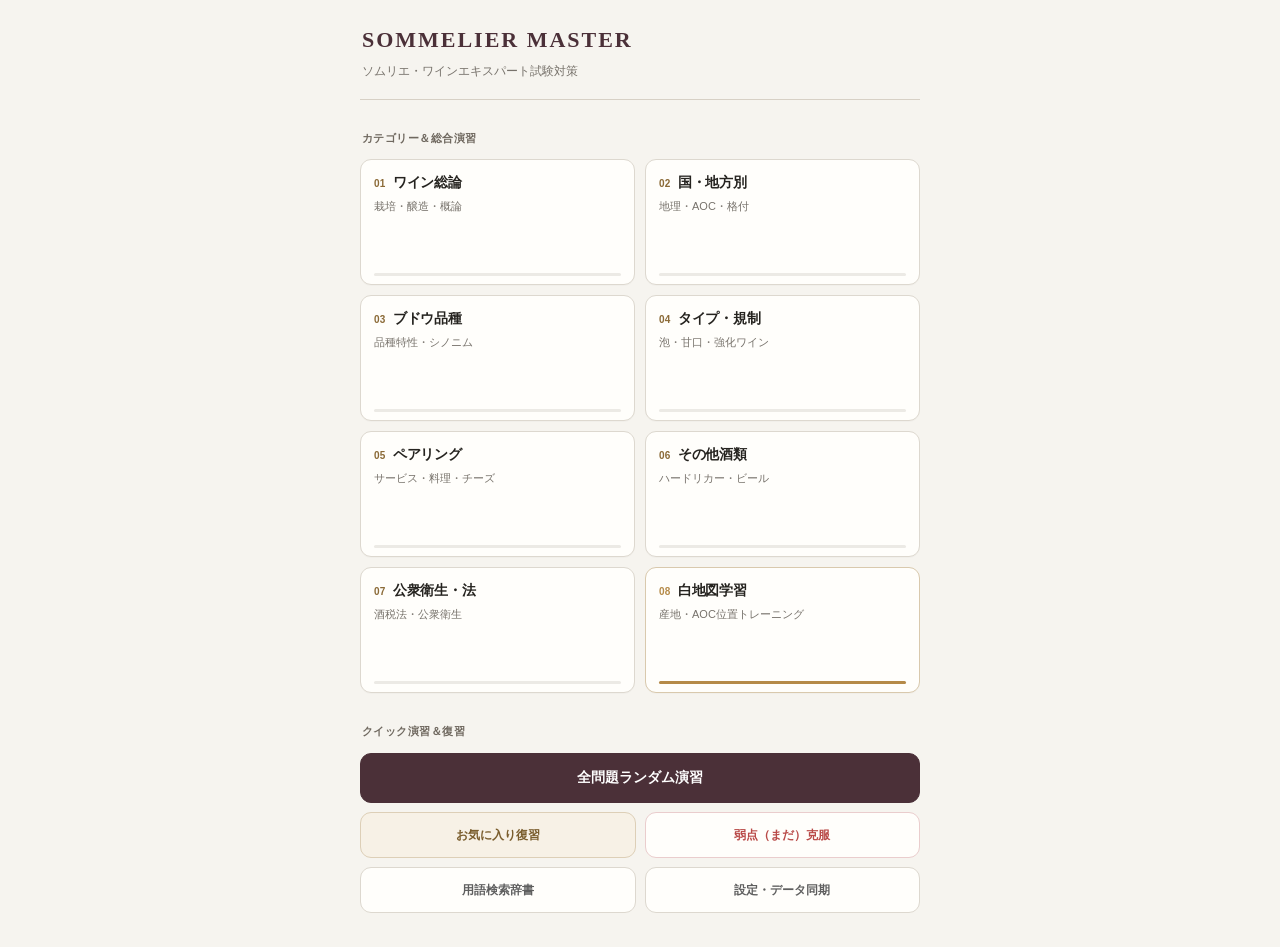
==== index.html @ 1d5c4753 "Add files via upload" ====
<!DOCTYPE html>

<html lang="ja">

<head>

  <meta charset="UTF-8">

  <meta name="viewport" content="width=device-width, initial-scale=1.0, viewport-fit=cover">

  <title>ソムリエ暗記アプリ</title>

  <link rel="stylesheet" href="style.css">

</head>

<body>



  <div id="screen-home" class="container">

    <header class="app-header">

      <span class="app-symbol" aria-hidden="true"></span>

      <h1>SOMMELIER MASTER</h1>

      <p class="app-subtitle">ソムリエ・ワインエキスパート試験対策</p>

    </header>

  



<div class="section-header">

      <span class="section-title">カテゴリー＆総合演習</span>

    </div>



    <div class="menu-grid">

      <button class="btn btn-card" onclick="selectGenre('ワイン総論')">

        <div class="card-header-row">

          <span class="card-num">01</span>

          <span class="main-text">ワイン総論</span>

        </div>

        <span class="sub-text">栽培・醸造・概論</span>

        <div class="card-progress"><div class="progress-fill" id="prog-ワイン総論" style="width: 0%"></div></div>

      </button>



      <button class="btn btn-card" onclick="selectGenre('国・地方別')">

        <div class="card-header-row">

          <span class="card-num">02</span>

          <span class="main-text">国・地方別</span>

        </div>

        <span class="sub-text">地理・AOC・格付</span>

        <div class="card-progress"><div class="progress-fill" id="prog-国・地方別" style="width: 0%"></div></div>

      </button>



      <button class="btn btn-card" onclick="selectGenre('ブドウ品種')">

        <div class="card-header-row">

          <span class="card-num">03</span>

          <span class="main-text">ブドウ品種</span>

        </div>

        <span class="sub-text">品種特性・シノニム</span>

        <div class="card-progress"><div class="progress-fill" id="prog-ブドウ品種" style="width: 0%"></div></div>

      </button>



      <button class="btn btn-card" onclick="selectGenre('ワインタイプ')">

        <div class="card-header-row">

          <span class="card-num">04</span>

          <span class="main-text">タイプ・規制</span>

        </div>

        <span class="sub-text">泡・甘口・強化ワイン</span>

        <div class="card-progress"><div class="progress-fill" id="prog-ワインタイプ" style="width: 0%"></div></div>

      </button>



      <button class="btn btn-card" onclick="selectGenre('ペアリング')">

        <div class="card-header-row">

          <span class="card-num">05</span>

          <span class="main-text">ペアリング</span>

        </div>

        <span class="sub-text">サービス・料理・チーズ</span>

        <div class="card-progress"><div class="progress-fill" id="prog-ペアリング" style="width: 0%"></div></div>

      </button>



      <button class="btn btn-card" onclick="selectGenre('その他酒類')">

        <div class="card-header-row">

          <span class="card-num">06</span>

          <span class="main-text">その他酒類</span>

        </div>

        <span class="sub-text">ハードリカー・ビール</span>

        <div class="card-progress"><div class="progress-fill" id="prog-その他酒類" style="width: 0%"></div></div>

      </button>



      <button class="btn btn-card" onclick="selectGenre('法律')">

        <div class="card-header-row">

          <span class="card-num">07</span>

          <span class="main-text">公衆衛生・法</span>

        </div>

        <span class="sub-text">酒税法・公衆衛生</span>

        <div class="card-progress"><div class="progress-fill" id="prog-法律" style="width: 0%"></div></div>

      </button>



      <!-- 08番を白地図学習（別HTML）へ変更 -->

      <button class="btn btn-card btn-card-special" onclick="location.href='map.html'">

        <div class="card-header-row">

          <span class="card-num card-num-gold">08</span>

          <span class="main-text">白地図学習</span>

        </div>

        <span class="sub-text text-gold">産地・AOC位置トレーニング</span>

        <div class="card-progress"><div class="progress-fill progress-gold" style="width: 100%"></div></div>

      </button>

    </div>

    

    <div class="section-header">

      <span class="section-title">クイック演習＆復習</span>

    </div>



    <!-- 全問題ランダム、お気に入り、弱点の3本柱へ整理 -->

    <div class="quick-grid">

      <button class="btn btn-action btn-full" onclick="startSpecialQuiz('all')">

        <span>全問題ランダム演習</span>

      </button>

      <button class="btn btn-action btn-fav" onclick="startSpecialQuiz('favorite')">

        <span>お気に入り復習</span>

      </button>

      <button class="btn btn-action btn-weak" onclick="startSpecialQuiz('weak')">

        <span>弱点（まだ）克服</span>

      </button>

    </div>



    <div class="tool-grid">

      <button class="btn btn-glass" onclick="showScreen('screen-search')">用語検索辞書</button>

      <button class="btn btn-glass" onclick="showScreen('screen-settings')">設定・データ同期</button>

    </div>

  </div>



  <div id="screen-subcat" class="container hidden">

    <div class="subcat-header">

      <h2 id="subcat-title">サブカテゴリ選択</h2>

    </div>

    <div id="subcat-list" class="subcat-grid"></div>

    <button class="btn btn-glass nav-top" onclick="showScreen('screen-home')">メインに戻る</button>

  </div>



  <div id="screen-quiz" class="container hidden">

    <div class="quiz-top-bar">

      <span id="quiz-cat-label" class="badge">カテゴリ</span>

      <span id="quiz-counter" class="counter">1 / 10</span>

    </div>



    <div class="quiz-progress-track">

      <div id="quiz-progress-bar" class="quiz-progress-bar" style="width: 10%;"></div>

    </div>



    <div class="quiz-card">

      <p id="quiz-question" class="q-text">問題文</p>

      

      <div id="quiz-img-container" class="img-container hidden">

        <img id="quiz-img" src="" alt="問題画像">

      </div>



      <button id="btn-show-answer" class="btn btn-action btn-full btn-reveal" onclick="showAnswer()">答えを見る</button>



      <div id="quiz-answer-group" class="hidden answer-animate">

        <div class="a-box">

          <span class="label">正解</span>

          <p id="quiz-answer" class="a-text"></p>

        </div>

        

        <div id="quiz-note-box" class="note-box hidden">

          <span class="label">解説・ポイント</span>

          <p id="quiz-note" class="note-text"></p>

        </div>



        <div class="eval-buttons">

          <button id="btn-status-weak" class="btn-eval btn-weak-eval" onclick="evaluateCurrentQuestion('weak')">✕ まだ</button>

          <button id="btn-status-mastered" class="btn-eval btn-master-eval" onclick="evaluateCurrentQuestion('mastered')">◯ 覚えた</button>

        </div>

      </div>

    </div>



    <div class="quiz-footer-grid">

      <button id="btn-fav-toggle" class="btn btn-glass btn-fav-small" onclick="toggleFavoriteCurrent()">お気に入り</button>

      <button class="btn btn-action btn-main-next" onclick="nextQuestion()">次へ</button>

    </div>

    <button class="btn btn-glass nav-top" onclick="showScreen('screen-home')">メインに戻る</button>

  </div>



  <div id="screen-search" class="container hidden">

    <h2>用語検索</h2>

    <input type="text" id="search-input" placeholder="用語・地名・品種名で検索..." oninput="filterDictionary()">

    <div id="search-results" class="search-list"></div>

    <button class="btn btn-glass nav-top" onclick="showScreen('screen-home')">メインに戻る</button>

  </div>



  <div id="screen-settings" class="container hidden">

    <h2>設定・データ管理</h2>

    

    <div class="setting-card">

      <div class="setting-item">

        <label>1回の出題数</label>

        <select id="setting-count">

          <option value="5">5問</option>

          <option value="10" selected>10問</option>

          <option value="20">20問</option>

          <option value="all">全問</option>

        </select>

      </div>



      <div class="setting-item">

        <label>出題順序</label>

        <select id="setting-order">

          <option value="random" selected>ランダム</option>

          <option value="order">登録順</option>

        </select>

      </div>



      <div class="setting-item">

        <label>出題対象</label>

        <select id="setting-target">

          <option value="all" selected>全問題（習得済み含む）</option>

          <option value="unmastered">未習得（まだ）のみ</option>

        </select>

      </div>

    </div>



    <button class="btn btn-action btn-sync btn-full" onclick="fetchDataFromGAS()">シートから最新データを同期</button>

    

    <div class="status-box">

      <div class="stat-pill"><span id="stat-total">0</span><span>総問題数</span></div>

      <div class="stat-pill stat-green"><span id="stat-mastered">0</span><span>覚えた</span></div>

      <div class="stat-pill stat-red"><span id="stat-weak">0</span><span>弱点</span></div>

    </div>



    <div class="reset-grid">

      <button class="btn btn-danger" onclick="resetUserData('mastered')">「覚えた」をリセット</button>

      <button class="btn btn-danger" onclick="resetUserData('weak')">「弱点」をリセット</button>

    </div>

    

    <button class="btn btn-glass nav-top" onclick="showScreen('screen-home')">メインに戻る</button>

  </div>



  <script src="script.js"></script>

</body>

</html>
---- style.css ----
:root {
  --bg: #F6F4EF;
  --surface: #FFFEFB;
  --surface-soft: #F0EDE7;
  --text: #25231F;
  --muted: #77726B;
  --line: #DDD8CF;

  /* UI全体は深いワイン色。青は「記憶・学習」の意味に限定 */
  --primary: #4B3038;
  --primary-hover: #3F2830;
  --primary-soft: #F3EEEE;
  --memory: #356C95;
  --memory-soft: #EDF3F7;
  --accent: #B58A48;
  --accent-soft: #F7F1E6;
  --success: #3F7D58;
  --success-soft: #EEF6F1;
  --danger: #B94A48;
  --danger-soft: #FAEFEF;

  --radius-card: 14px;
  --radius-button: 11px;
}

* { box-sizing: border-box; }

html {
  background: var(--bg);
  -webkit-text-size-adjust: 100%;
}

body {
  margin: 0;
  padding: 18px 14px calc(34px + env(safe-area-inset-bottom));
  background: var(--bg);
  color: var(--text);
  font-family: -apple-system, BlinkMacSystemFont, "Hiragino Sans", "Yu Gothic UI", "Yu Gothic", "Segoe UI", sans-serif;
  line-height: 1.55;
  -webkit-font-smoothing: antialiased;
  text-rendering: optimizeLegibility;
}

button,
input,
select { font: inherit; }

button {
  touch-action: manipulation;
  -webkit-tap-highlight-color: transparent;
}

.hidden { display: none !important; }

.container {
  width: min(100%, 560px);
  margin: 0 auto;
}

/* ---------- Header ---------- */
.app-header {
  margin-bottom: 24px;
  padding: 5px 2px 18px;
  border-bottom: 1px solid #D7D0C5;
}

.app-symbol { display: none; }

h1 {
  margin: 0;
  color: var(--primary);
  font-family: Georgia, "Times New Roman", "Yu Mincho", "Hiragino Mincho ProN", serif;
  font-size: clamp(19px, 5vw, 22px);
  font-weight: 700;
  letter-spacing: .09em;
}

.app-subtitle {
  margin: 5px 0 0;
  color: var(--muted);
  font-size: 12px;
  font-weight: 500;
}

h2 {
  margin: 0 0 18px;
  font-size: 20px;
  font-weight: 800;
  letter-spacing: -0.02em;
}

/* ---------- Sections ---------- */
.section-header {
  margin: 25px 2px 10px;
}

.section-title {
  color: #6F685F;
  font-size: 11px;
  font-weight: 700;
  letter-spacing: .04em;
}

/* ---------- Main layout ---------- */
.menu-grid,
.subcat-grid,
.quick-grid,
.tool-grid,
.reset-grid,
.eval-buttons,
.quiz-footer-grid,
.status-box {
  display: grid;
  gap: 9px;
}

/* Main categories stay 2 columns on phones. */
.menu-grid {
  grid-template-columns: repeat(2, minmax(0, 1fr));
  gap: 10px;
}

.subcat-grid { grid-template-columns: repeat(2, minmax(0, 1fr)); }
.quick-grid,
.tool-grid,
.reset-grid,
.eval-buttons,
.quiz-footer-grid { grid-template-columns: repeat(2, minmax(0, 1fr)); }
.status-box { grid-template-columns: repeat(3, minmax(0, 1fr)); }
.btn-full { grid-column: 1 / -1; }

/* ---------- Buttons ---------- */
.btn {
  min-height: 44px;
  border: 1px solid var(--line);
  border-radius: var(--radius-button);
  cursor: pointer;
  font-weight: 700;
  transition: background-color .15s ease, border-color .15s ease, transform .1s ease;
}

.btn:active,
.btn-eval:active { transform: scale(.985); }

.btn:focus-visible,
.btn-eval:focus-visible,
input:focus-visible,
select:focus-visible {
  outline: 3px solid rgba(75, 48, 56, .18);
  outline-offset: 2px;
}

/* ---------- Category cards ---------- */
.btn-card {
  display: flex;
  flex-direction: column;
  min-width: 0;
  min-height: 126px;
  padding: 13px 13px 11px;
  background: var(--surface);
  color: var(--text);
  text-align: left;
  box-shadow: 0 1px 0 rgba(37, 35, 31, .02);
}

.card-header-row {
  display: flex;
  align-items: baseline;
  gap: 7px;
  min-width: 0;
}

.card-num {
  flex: 0 0 auto;
  color: #8B6A37;
  font-size: 10px;
  font-weight: 800;
  letter-spacing: .03em;
}

.btn-card .main-text {
  min-width: 0;
  color: var(--text);
  font-size: 14px;
  font-weight: 800;
  line-height: 1.35;
  letter-spacing: -0.015em;
}

.btn-card .sub-text {
  display: block;
  margin-top: 7px;
  color: var(--muted);
  font-size: 11px;
  font-weight: 500;
  line-height: 1.45;
}

.card-progress {
  width: 100%;
  height: 3px;
  margin-top: auto;
  padding-top: 13px;
  overflow: visible;
  background: transparent;
}

.card-progress::before {
  content: "";
  display: block;
  width: 100%;
  height: 3px;
  border-radius: 99px;
  background: #ECEAE5;
}

.progress-fill {
  position: relative;
  top: -3px;
  height: 3px;
  border-radius: 99px;
  background: var(--memory);
}

.btn-card-special {
  background: var(--surface);
  border-color: #D9C9AD;
}
.card-num-gold { color: var(--accent); }
.text-gold { color: var(--muted) !important; }
.progress-gold { background: var(--accent); }

/* ---------- Quick actions ---------- */
.btn-action {
  min-height: 50px;
  padding: 13px 15px;
  border-color: var(--primary);
  background: var(--primary);
  color: #fff;
  font-size: 14px;
  box-shadow: none;
}

.btn-fav,
.btn-weak,
.btn-glass {
  min-height: 46px;
  padding: 12px 10px;
  background: var(--surface);
  border: 1px solid var(--line);
  font-size: 12px;
  box-shadow: none;
}

.btn-fav {
  color: #7A5D2D;
  border-color: #DDCFB7;
  background: var(--accent-soft);
}

.btn-weak {
  color: var(--danger);
  border-color: #EACDCD;
  background: var(--surface);
}

.btn-glass { color: #5F5F5F; }
.tool-grid { margin-top: 9px; }
.nav-top { width: 100%; margin-top: 22px; }

.btn-danger {
  min-height: 44px;
  padding: 10px;
  color: var(--danger);
  background: var(--surface);
  border: 1px solid #EACDCD;
  font-size: 11px;
}

/* ---------- Subcategory ---------- */
.subcat-header { margin-bottom: 10px; }

.subcat-grid .btn {
  min-height: 60px;
  padding: 13px;
  background: var(--surface);
  color: var(--text);
  text-align: left;
  line-height: 1.4;
  box-shadow: none;
}

/* ---------- Quiz ---------- */
.quiz-top-bar {
  display: flex;
  justify-content: space-between;
  align-items: center;
  gap: 12px;
  margin-bottom: 10px;
}

.badge {
  max-width: 75%;
  overflow: hidden;
  color: var(--memory);
  font-size: 11px;
  font-weight: 800;
  text-overflow: ellipsis;
  white-space: nowrap;
}

.counter {
  flex: 0 0 auto;
  color: var(--muted);
  font-size: 12px;
  font-weight: 600;
}

.quiz-progress-track {
  height: 4px;
  margin-bottom: 18px;
  overflow: hidden;
  border-radius: 99px;
  background: #E8E6E1;
}

.quiz-progress-bar {
  height: 100%;
  background: var(--memory);
}

.quiz-card {
  margin-bottom: 11px;
  padding: 20px 17px;
  border: 1px solid var(--line);
  border-radius: var(--radius-card);
  background: var(--surface);
  box-shadow: none;
}

.q-text {
  margin: 0 0 22px;
  color: var(--text);
  font-size: clamp(17px, 4.6vw, 19px);
  font-weight: 750;
  line-height: 1.75;
  letter-spacing: -0.015em;
}

.img-container {
  margin: 0 0 18px;
  overflow: hidden;
  border-radius: 10px;
  background: var(--surface-soft);
}

.img-container img {
  display: block;
  width: 100%;
  height: auto;
}

.btn-reveal {
  width: 100%;
  background: var(--memory);
  color: #fff;
  border-color: var(--memory);
}

.a-text strong,
.note-text strong {
  color: var(--memory);
}

.a-box {
  margin: 20px 0 12px;
  padding: 15px;
  border-left: 3px solid var(--memory);
  border-radius: 8px;
  background: var(--memory-soft);
}

.label {
  color: var(--muted);
  font-size: 10px;
  font-weight: 700;
}

.a-text {
  margin: 5px 0 0;
  color: var(--text);
  font-size: 18px;
  font-weight: 800;
  line-height: 1.55;
}

.note-box {
  margin-bottom: 14px;
  padding: 14px 15px;
  border: 1px solid var(--line);
  border-radius: 10px;
  background: var(--surface-soft);
}

.note-text {
  margin: 5px 0 0;
  color: #5F5F5F;
  font-size: 13px;
  font-weight: 500;
  line-height: 1.7;
}

.eval-buttons { margin-top: 16px; }

.btn-eval {
  min-height: 50px;
  border: 1px solid var(--line);
  border-radius: var(--radius-button);
  cursor: pointer;
  font-size: 13px;
  font-weight: 800;
}

.btn-weak-eval {
  color: var(--danger);
  background: var(--danger-soft);
  border-color: #EACDCD;
}

.btn-master-eval {
  color: var(--success);
  background: var(--success-soft);
  border-color: #CFE2D6;
}

.quiz-footer-grid { grid-template-columns: .9fr 1.4fr; }
.btn-main-next { min-height: 48px; }
.btn-fav-small { color: #7A5D2D; }

.answer-animate { animation: answer-in .16s ease-out both; }

@keyframes answer-in {
  from { opacity: 0; transform: translateY(3px); }
  to { opacity: 1; transform: none; }
}

/* ---------- Search ---------- */
#search-input {
  width: 100%;
  min-height: 48px;
  margin-bottom: 14px;
  padding: 12px 14px;
  border: 1px solid var(--line);
  border-radius: var(--radius-button);
  background: var(--surface);
  color: var(--text);
  font-size: 16px; /* Prevents iOS auto-zoom on focus. */
  outline: none;
}

#search-input:focus { border-color: var(--primary); }
.search-list > * { border-bottom: 1px solid var(--line); }

/* ---------- Settings ---------- */
.setting-card {
  margin-bottom: 14px;
  padding: 0 15px;
  border: 1px solid var(--line);
  border-radius: var(--radius-card);
  background: var(--surface);
}

.setting-item {
  display: flex;
  justify-content: space-between;
  align-items: center;
  gap: 12px;
  min-height: 60px;
  border-bottom: 1px solid var(--line);
  font-size: 13px;
  font-weight: 650;
}

.setting-item:last-child { border-bottom: 0; }

.setting-item select {
  max-width: 60%;
  min-height: 40px;
  padding: 7px 9px;
  border: 1px solid var(--line);
  border-radius: 8px;
  background: #fff;
  color: var(--text);
  font-size: 13px;
  font-weight: 600;
}

.btn-sync { margin-top: 10px; }

.status-box { margin: 18px 0; }

.stat-pill {
  min-width: 0;
  padding: 12px 5px;
  border: 1px solid var(--line);
  border-radius: 10px;
  background: var(--surface);
  text-align: center;
}

.stat-pill span { display: block; }
.stat-pill span:first-child { font-size: 19px; font-weight: 800; }
.stat-pill span:last-child { margin-top: 2px; color: var(--muted); font-size: 10px; font-weight: 600; }
.stat-green span:first-child { color: var(--success); }
.stat-red span:first-child { color: var(--danger); }

/* ---------- Responsive ---------- */
@media (hover: hover) {
  .btn-card:hover,
  .btn-glass:hover,
  .subcat-grid .btn:hover {
    border-color: #C9C1B6;
    background: #FFFEFB;
  }

  .btn-action:hover { background: var(--primary-hover); border-color: var(--primary-hover); }
}

/* Typical smartphone widths: keep the 2-column categories, tighten only spacing. */
@media (max-width: 380px) {
  body { padding-left: 11px; padding-right: 11px; }
  .menu-grid { gap: 8px; }
  .btn-card { min-height: 122px; padding: 12px 11px 10px; }
  .btn-card .main-text { font-size: 13.5px; }
  .btn-card .sub-text { font-size: 10.5px; }
  .quick-grid, .tool-grid { gap: 8px; }
}

/* Settings become vertical on phones so long select labels never get squeezed. */
@media (max-width: 430px) {
  .setting-item {
    align-items: stretch;
    flex-direction: column;
    gap: 7px;
    padding: 11px 0;
  }

  .setting-item select {
    width: 100%;
    max-width: none;
    min-height: 44px;
  }
}

/* Very narrow legacy devices still retain the requested 2-column category layout. */
@media (max-width: 330px) {
  body { padding-left: 8px; padding-right: 8px; }
  .btn-card { padding-left: 9px; padding-right: 9px; }
  .card-header-row { gap: 5px; }
  .btn-card .main-text { font-size: 13px; }
  .btn-card .sub-text { font-size: 10px; }
}
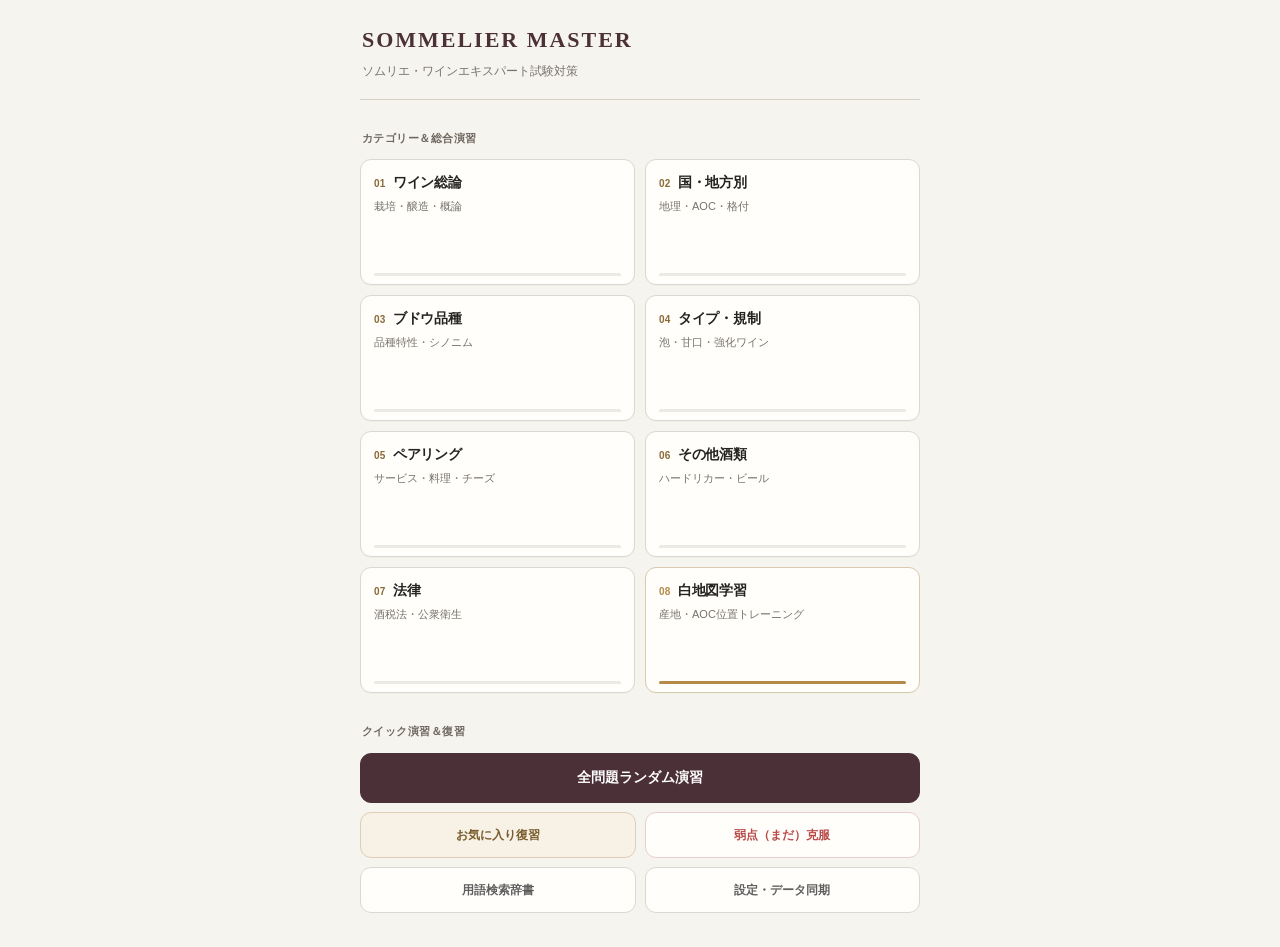
==== commit 986aef63: "Add files via upload" ====
--- a/index.html
+++ b/index.html
@@ -158,7 +158,7 @@
 
           <span class="card-num">07</span>
 
-          <span class="main-text">公衆衛生・法</span>
+          <span class="main-text">法律</span>
 
         </div>
 
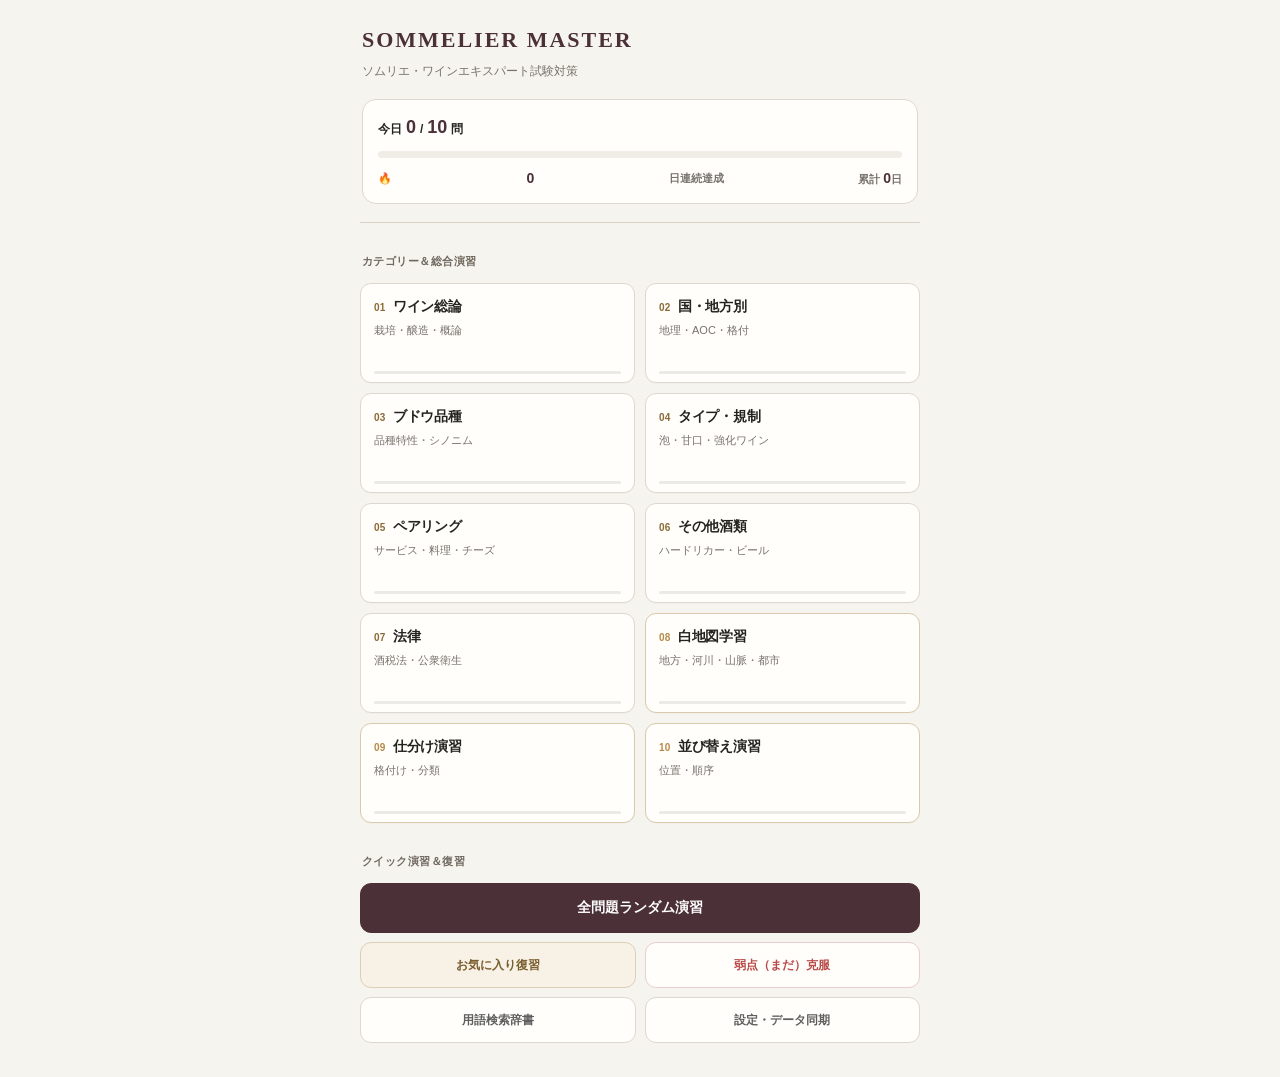
==== commit 0723ca78: "Add files via upload" ====
--- a/index.html
+++ b/index.html
@@ -28,6 +28,30 @@
 
       <p class="app-subtitle">ソムリエ・ワインエキスパート試験対策</p>
 
+        <div class="study-status">
+
+        <div class="study-today">
+          今日 <strong id="today-study-count">0</strong>
+          / <strong id="today-study-goal">10</strong>問
+        </div>
+
+        <div class="study-progress-track">
+          <div
+            id="today-study-progress"
+            class="study-progress-fill"
+            style="width: 0%">
+          </div>
+        </div>
+
+        <div class="study-streak">
+          🔥 <strong id="study-streak">0</strong>日連続達成
+          <span>
+            累計 <strong id="study-total-days">0</strong>日
+          </span>
+        </div>
+
+      </div>
+
     </header>
 
   
@@ -169,23 +193,40 @@
       </button>
 
 
-
-      <!-- 08番を白地図学習（別HTML）へ変更 -->
-
-      <button class="btn btn-card btn-card-special" onclick="location.href='map.html'">
-
-        <div class="card-header-row">
-
+      <!-- 08 白地図学習 -->
+      <button class="btn btn-card btn-card-special" onclick="selectGenre('白地図学習')">
+        <div class="card-header-row">
           <span class="card-num card-num-gold">08</span>
-
           <span class="main-text">白地図学習</span>
-
-        </div>
-
-        <span class="sub-text text-gold">産地・AOC位置トレーニング</span>
-
-        <div class="card-progress"><div class="progress-fill progress-gold" style="width: 100%"></div></div>
-
+        </div>
+        <span class="sub-text text-gold">地方・河川・山脈・都市</span>
+        <div class="card-progress">
+          <div class="progress-fill progress-gold" id="prog-白地図学習" style="width: 0%"></div>
+        </div>
+      </button>
+
+      <!-- 09 仕分け -->
+      <button class="btn btn-card btn-card-special" onclick="location.href='sort.html'">
+        <div class="card-header-row">
+          <span class="card-num card-num-gold">09</span>
+          <span class="main-text">仕分け演習</span>
+        </div>
+        <span class="sub-text text-gold">格付け・分類</span>
+        <div class="card-progress">
+          <div class="progress-fill progress-gold" style="width: 0%"></div>
+        </div>
+      </button>
+
+      <!-- 10 並び替え -->
+      <button class="btn btn-card btn-card-special" onclick="location.href='order.html'">
+        <div class="card-header-row">
+          <span class="card-num card-num-gold">10</span>
+          <span class="main-text">並び替え演習</span>
+        </div>
+        <span class="sub-text text-gold">位置・順序</span>
+        <div class="card-progress">
+          <div class="progress-fill progress-gold" style="width: 0%"></div>
+        </div>
       </button>
 
     </div>
@@ -254,202 +295,258 @@
 
 
 
-  <div id="screen-quiz" class="container hidden">
-
-    <div class="quiz-top-bar">
-
-      <span id="quiz-cat-label" class="badge">カテゴリ</span>
-
-      <span id="quiz-counter" class="counter">1 / 10</span>
-
-    </div>
-
-
-
-    <div class="quiz-progress-track">
-
-      <div id="quiz-progress-bar" class="quiz-progress-bar" style="width: 10%;"></div>
-
-    </div>
-
-
-
-    <div class="quiz-card">
-
-      <p id="quiz-question" class="q-text">問題文</p>
-
-      
-
-      <div id="quiz-img-container" class="img-container hidden">
-
-        <img id="quiz-img" src="" alt="問題画像">
-
-      </div>
-
-
-
-      <button id="btn-show-answer" class="btn btn-action btn-full btn-reveal" onclick="showAnswer()">答えを見る</button>
-
-
-
-      <div id="quiz-answer-group" class="hidden answer-animate">
-
-        <div class="a-box">
-
-          <span class="label">正解</span>
-
-          <p id="quiz-answer" class="a-text"></p>
-
-        </div>
+    <div id="screen-quiz" class="container hidden">
+
+      <div class="quiz-top-bar">
+
+        <span id="quiz-cat-label" class="badge">カテゴリ</span>
+
+        <span id="quiz-counter" class="counter">1 / 10</span>
+
+      </div>
+
+
+
+      <div class="quiz-progress-track">
+
+        <div id="quiz-progress-bar" class="quiz-progress-bar" style="width: 10%;"></div>
+
+      </div>
+
+
+
+      <div class="quiz-card">
+
+        <p id="quiz-question" class="q-text">問題文</p>
 
         
 
-        <div id="quiz-note-box" class="note-box hidden">
-
-          <span class="label">解説・ポイント</span>
-
-          <p id="quiz-note" class="note-text"></p>
-
-        </div>
-
-
-
-        <div class="eval-buttons">
-
-          <button id="btn-status-weak" class="btn-eval btn-weak-eval" onclick="evaluateCurrentQuestion('weak')">✕ まだ</button>
-
-          <button id="btn-status-mastered" class="btn-eval btn-master-eval" onclick="evaluateCurrentQuestion('mastered')">◯ 覚えた</button>
-
-        </div>
-
-      </div>
-
-    </div>
+        <div id="quiz-img-container" class="img-container hidden">
+
+          <img id="quiz-img" src="" alt="問題画像">
+
+        </div>
+
+        <div id="map-choice-group" class="map-choice-group hidden"></div>
+
+        <div id="map-feedback" class="map-feedback hidden">
+          <div id="map-feedback-title" class="map-feedback-title"></div>
+          <div id="map-feedback-note" class="map-feedback-note"></div>
+        </div>
+
+
+
+        <button id="btn-show-answer" class="btn btn-action btn-full btn-reveal" onclick="showAnswer()">答えを見る</button>
+
+
+
+        <div id="quiz-answer-group" class="hidden answer-animate">
+
+          <div class="a-box">
+
+            <span class="label">正解</span>
+
+            <p id="quiz-answer" class="a-text"></p>
+
+          </div>
+
+          
+
+          <div id="quiz-note-box" class="note-box hidden">
+
+            <span class="label">解説・ポイント</span>
+
+            <p id="quiz-note" class="note-text"></p>
+
+          </div>
+
+
+
+          <div class="eval-buttons">
+
+            <button id="btn-status-weak" class="btn-eval btn-weak-eval" onclick="evaluateCurrentQuestion('weak')">✕ まだ</button>
+
+            <button id="btn-status-mastered" class="btn-eval btn-master-eval" onclick="evaluateCurrentQuestion('mastered')">◯ 覚えた</button>
+
+          </div>
+
+        </div>
+
+      </div>
 
 
 
     <div class="quiz-footer-grid">
-
       <button id="btn-fav-toggle" class="btn btn-glass btn-fav-small" onclick="toggleFavoriteCurrent()">お気に入り</button>
 
-      <button class="btn btn-action btn-main-next" onclick="nextQuestion()">次へ</button>
-
-    </div>
+      <button id="btn-next-question" class="btn btn-action btn-main-next" onclick="nextQuestion()">次へ</button>
+    </div>
+
+    <button class="btn btn-glass nav-top" onclick="showScreen('screen-home')">
+      メインに戻る
+    </button>
+
+    </div>
+
+
+    <div id="screen-map-result" class="container hidden">
+
+      <div class="quiz-top-bar">
+        <span class="badge">白地図・完成図</span>
+        <span id="map-result-score" class="counter"></span>
+      </div>
+
+      <div class="quiz-card">
+
+        <div id="map-result-img-container" class="img-container hidden">
+          <img id="map-result-img" src="" alt="白地図完成図">
+        </div>
+
+        <div id="map-result-list" class="map-result-list"></div>
+
+      </div>
+
+      <button class="btn btn-action btn-full" onclick="restartMapQuiz()">
+        同じ範囲をもう一度
+      </button>
+
+      <button class="btn btn-glass nav-top" onclick="showScreen('screen-home')">
+        メインに戻る
+      </button>
+
+    </div>
+
+
+
+    <div id="screen-search" class="container hidden">
+  <h2>用語検索</h2>
+
+  <input
+    type="text"
+    id="search-input"
+    placeholder="用語・地名・品種名で検索..."
+    oninput="filterDictionary()"
+  >
+
+  <div id="search-results" class="search-list"></div>
+
+  <button class="btn btn-glass nav-top" onclick="showScreen('screen-home')">
+    メインに戻る
+  </button>
+</div>
+
+  <div id="screen-settings" class="container hidden">
+
+    <h2>設定・データ管理</h2>
+
+    
+
+    <div class="setting-card">
+
+      <div class="setting-item">
+
+        <label>1回の出題数</label>
+
+        <select id="setting-count">
+
+          <option value="5">5問</option>
+
+          <option value="10" selected>10問</option>
+
+          <option value="20">20問</option>
+
+          <option value="all">全問</option>
+
+        </select>
+
+      </div>
+
+      <div class="setting-item">
+
+        <label>1日の学習目標</label>
+
+        <div>
+          <input
+            type="number"
+            id="setting-daily-goal"
+            min="1"
+            max="999"
+            step="1"
+            value="10"
+            onchange="StudyTracker.saveGoalFromInput()"
+          >
+          <span>問</span>
+        </div>
+
+      </div>
+
+
+      <div class="setting-item">
+
+        <label>出題順序</label>
+
+        <select id="setting-order">
+
+          <option value="random" selected>ランダム</option>
+
+          <option value="order">登録順</option>
+
+        </select>
+
+      </div>
+
+
+
+      <div class="setting-item">
+
+        <label>出題対象</label>
+
+        <select id="setting-target">
+
+          <option value="all" selected>全問題（習得済み含む）</option>
+
+          <option value="unmastered">未習得（まだ）のみ</option>
+
+        </select>
+
+      </div>
+
+    </div>
+
+
+
+    <button class="btn btn-action btn-sync btn-full" onclick="fetchDataFromGAS()">シートから最新データを同期</button>
+
+    
+
+    <div class="status-box">
+
+      <div class="stat-pill"><span id="stat-total">0</span><span>総問題数</span></div>
+
+      <div class="stat-pill stat-green"><span id="stat-mastered">0</span><span>覚えた</span></div>
+
+      <div class="stat-pill stat-red"><span id="stat-weak">0</span><span>弱点</span></div>
+
+    </div>
+
+
+
+    <div class="reset-grid">
+
+      <button class="btn btn-danger" onclick="resetUserData('mastered')">「覚えた」をリセット</button>
+
+      <button class="btn btn-danger" onclick="resetUserData('weak')">「弱点」をリセット</button>
+
+    </div>
+
+    
 
     <button class="btn btn-glass nav-top" onclick="showScreen('screen-home')">メインに戻る</button>
 
   </div>
 
 
-
-  <div id="screen-search" class="container hidden">
-
-    <h2>用語検索</h2>
-
-    <input type="text" id="search-input" placeholder="用語・地名・品種名で検索..." oninput="filterDictionary()">
-
-    <div id="search-results" class="search-list"></div>
-
-    <button class="btn btn-glass nav-top" onclick="showScreen('screen-home')">メインに戻る</button>
-
-  </div>
-
-
-
-  <div id="screen-settings" class="container hidden">
-
-    <h2>設定・データ管理</h2>
-
-    
-
-    <div class="setting-card">
-
-      <div class="setting-item">
-
-        <label>1回の出題数</label>
-
-        <select id="setting-count">
-
-          <option value="5">5問</option>
-
-          <option value="10" selected>10問</option>
-
-          <option value="20">20問</option>
-
-          <option value="all">全問</option>
-
-        </select>
-
-      </div>
-
-
-
-      <div class="setting-item">
-
-        <label>出題順序</label>
-
-        <select id="setting-order">
-
-          <option value="random" selected>ランダム</option>
-
-          <option value="order">登録順</option>
-
-        </select>
-
-      </div>
-
-
-
-      <div class="setting-item">
-
-        <label>出題対象</label>
-
-        <select id="setting-target">
-
-          <option value="all" selected>全問題（習得済み含む）</option>
-
-          <option value="unmastered">未習得（まだ）のみ</option>
-
-        </select>
-
-      </div>
-
-    </div>
-
-
-
-    <button class="btn btn-action btn-sync btn-full" onclick="fetchDataFromGAS()">シートから最新データを同期</button>
-
-    
-
-    <div class="status-box">
-
-      <div class="stat-pill"><span id="stat-total">0</span><span>総問題数</span></div>
-
-      <div class="stat-pill stat-green"><span id="stat-mastered">0</span><span>覚えた</span></div>
-
-      <div class="stat-pill stat-red"><span id="stat-weak">0</span><span>弱点</span></div>
-
-    </div>
-
-
-
-    <div class="reset-grid">
-
-      <button class="btn btn-danger" onclick="resetUserData('mastered')">「覚えた」をリセット</button>
-
-      <button class="btn btn-danger" onclick="resetUserData('weak')">「弱点」をリセット</button>
-
-    </div>
-
-    
-
-    <button class="btn btn-glass nav-top" onclick="showScreen('screen-home')">メインに戻る</button>
-
-  </div>
-
-
-
+  <script src="study-tracking.js"></script> 
   <script src="script.js"></script>
 
 </body>
--- a/style.css
+++ b/style.css
@@ -155,7 +155,7 @@
   display: flex;
   flex-direction: column;
   min-width: 0;
-  min-height: 126px;
+  min-height: 100px;
   padding: 13px 13px 11px;
   background: var(--surface);
   color: var(--text);
@@ -560,3 +560,209 @@
   .btn-card .main-text { font-size: 13px; }
   .btn-card .sub-text { font-size: 10px; }
 }
+
+/* ---------- White Map ---------- */
+
+.map-choice-group {
+  display: grid;
+  grid-template-columns: repeat(5, minmax(0, 1fr));
+  gap: 8px;
+  margin: 16px 0 8px;
+}
+
+.map-choice-btn {
+  min-height: 48px;
+  border: 1px solid var(--line);
+  border-radius: var(--radius-button);
+  background: var(--surface);
+  color: var(--text);
+  font-size: 17px;
+  font-weight: 800;
+  cursor: pointer;
+}
+
+.map-choice-btn.correct {
+  color: var(--success);
+  background: var(--success-soft);
+  border-color: #CFE2D6;
+}
+
+.map-choice-btn.wrong {
+  color: var(--danger);
+  background: var(--danger-soft);
+  border-color: #EACDCD;
+}
+
+.map-choice-btn:disabled {
+  cursor: default;
+}
+
+.map-feedback {
+  margin-top: 14px;
+  padding: 13px 14px;
+  border: 1px solid var(--line);
+  border-radius: 10px;
+  background: var(--surface-soft);
+}
+
+.map-feedback-title {
+  font-size: 15px;
+  font-weight: 800;
+}
+
+.map-feedback-note {
+  margin-top: 5px;
+  color: var(--muted);
+  font-size: 12px;
+  line-height: 1.6;
+}
+
+.map-result-list {
+  display: grid;
+  gap: 7px;
+  margin-top: 15px;
+}
+
+.map-result-row {
+  display: grid;
+  grid-template-columns: 42px 1fr 24px;
+  align-items: center;
+  gap: 8px;
+  min-height: 44px;
+  padding: 8px 10px;
+  border-bottom: 1px solid var(--line);
+}
+
+.map-result-number {
+  color: var(--memory);
+  font-size: 17px;
+  font-weight: 800;
+}
+
+.map-result-name {
+  font-size: 13px;
+  font-weight: 650;
+}
+
+.map-result-row.is-wrong {
+  background: var(--danger-soft);
+}
+
+.map-result-mark {
+  text-align: center;
+  font-weight: 800;
+}
+
+.map-result-row.is-wrong .map-result-mark {
+  color: var(--danger);
+}
+
+.map-result-row.is-correct .map-result-mark {
+  color: var(--success);
+}
+
+@media (max-width: 380px) {
+  .map-choice-group {
+    grid-template-columns: repeat(4, minmax(0, 1fr));
+  }
+}
+
+/* ===============================
+   学習目標・連続達成
+================================ */
+
+.study-status {
+  margin-top: 18px;
+  padding: 14px 15px;
+
+  border: 1px solid var(--line);
+  border-radius: var(--radius-card);
+
+  background: var(--surface);
+
+  text-align: left;
+}
+
+
+.study-today {
+  display: flex;
+  align-items: baseline;
+  gap: 4px;
+
+  color: var(--text);
+  font-size: 12px;
+  font-weight: 700;
+}
+
+
+.study-today strong {
+  color: var(--primary);
+  font-size: 18px;
+  font-weight: 800;
+}
+
+
+/* 今日の進捗バー */
+
+.study-progress-track {
+  overflow: hidden;
+
+  width: 100%;
+  height: 7px;
+
+  margin-top: 9px;
+
+  border-radius: 999px;
+
+  background: var(--surface-soft);
+}
+
+
+.study-progress-fill {
+  width: 0%;
+  height: 100%;
+
+  border-radius: 999px;
+
+  background: var(--accent);
+
+  transition: width .35s ease;
+}
+
+
+/* 連続達成 */
+
+.study-streak {
+  display: flex;
+  justify-content: space-between;
+  align-items: center;
+  gap: 12px;
+
+  margin-top: 10px;
+
+  color: var(--muted);
+  font-size: 11px;
+  font-weight: 700;
+}
+
+
+.study-streak strong {
+  color: var(--primary);
+  font-size: 14px;
+}
+
+
+/* スマホ */
+
+@media (max-width: 380px) {
+
+  .study-status {
+    padding: 12px 13px;
+  }
+
+  .study-streak {
+    gap: 6px;
+    font-size: 10px;
+  }
+
+}
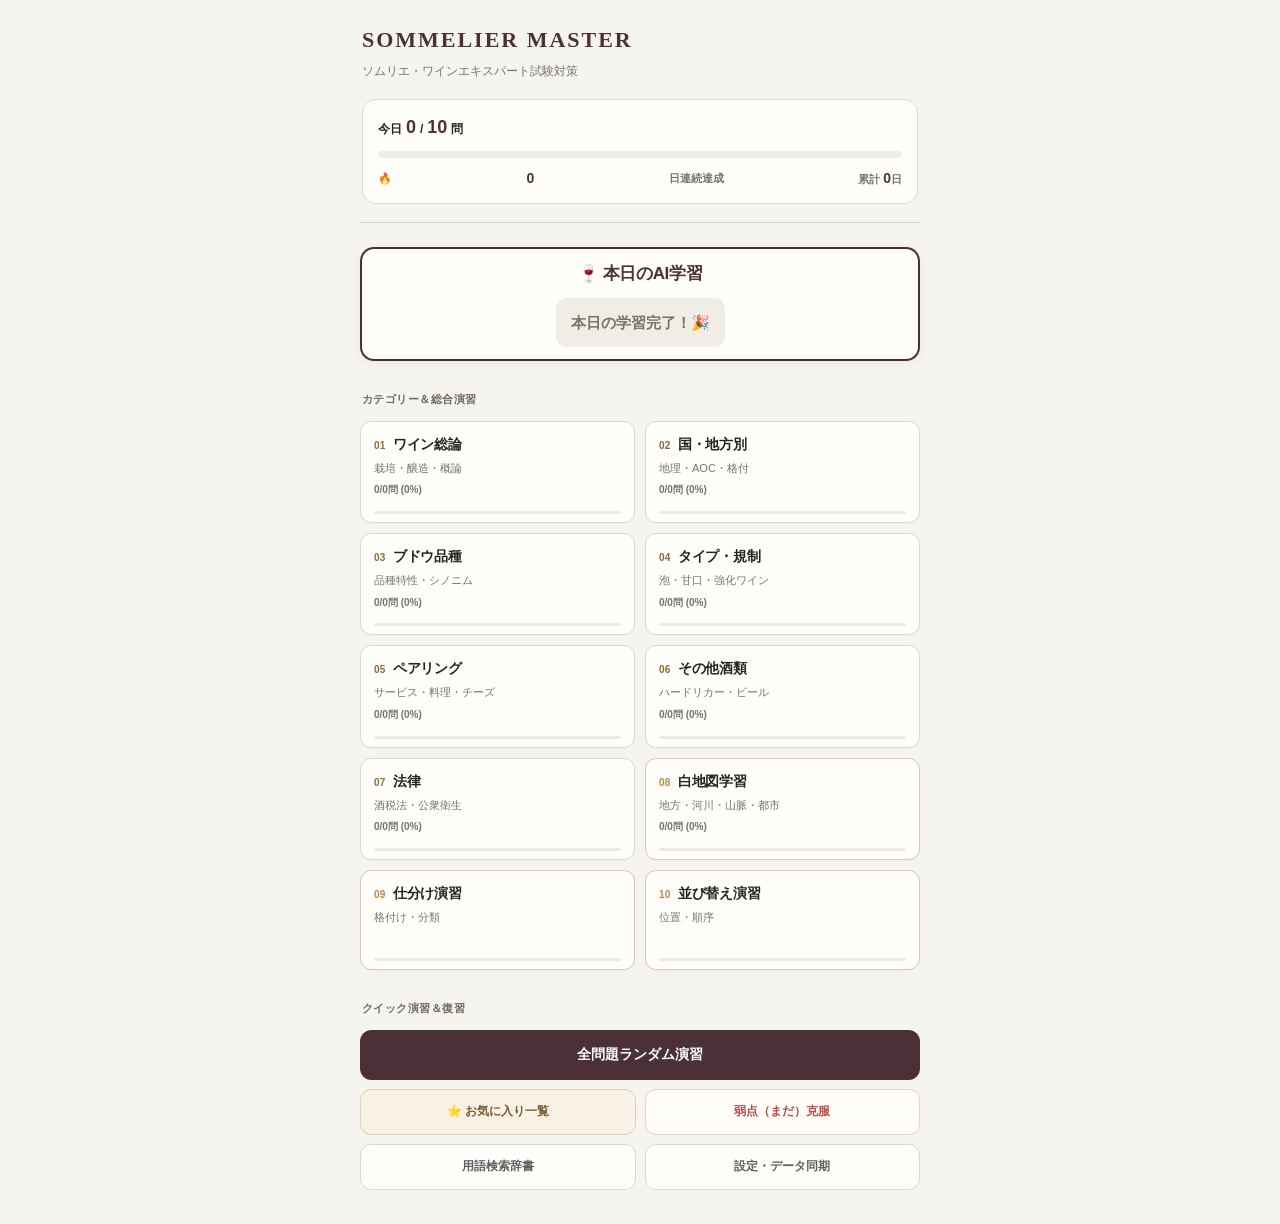
==== commit f437a9d9: "Add files via upload" ====
--- a/index.html
+++ b/index.html
@@ -15,8 +15,6 @@
 </head>
 
 <body>
-
-
 
   <div id="screen-home" class="container">
 
@@ -54,11 +52,19 @@
 
     </header>
 
-  
-
-
-
-<div class="section-header">
+
+    <!-- メイン機能：本日のAI復習ヒーローカード -->
+    <div class="main-ai-card">
+      <h2 class="ai-card-title">🍷 本日のAI学習</h2>
+      
+      <button id="btn-srs-main" class="btn btn-action btn-full btn-srs-hero" onclick="startSpecialQuiz('srs')">
+        学習を開始する (<span id="srs-due-count">0</span>問)
+      </button>
+    </div>
+
+
+
+  <div class="section-header">
 
       <span class="section-title">カテゴリー＆総合演習</span>
 
@@ -68,130 +74,82 @@
 
     <div class="menu-grid">
 
+      <!-- 01 ワイン総論 -->
       <button class="btn btn-card" onclick="selectGenre('ワイン総論')">
-
-        <div class="card-header-row">
-
+        <div class="card-header-row">
           <span class="card-num">01</span>
-
           <span class="main-text">ワイン総論</span>
-
-        </div>
-
+        </div>
         <span class="sub-text">栽培・醸造・概論</span>
-
+        <span id="prog-text-ワイン総論" style="font-size: 10px; color: var(--muted); font-weight: 700; margin-top: auto; padding-top: 6px;">0/0問 (0%)</span>
         <div class="card-progress"><div class="progress-fill" id="prog-ワイン総論" style="width: 0%"></div></div>
-
-      </button>
-
-
-
+      </button>
+
+      <!-- 02 国・地方別 -->
       <button class="btn btn-card" onclick="selectGenre('国・地方別')">
-
-        <div class="card-header-row">
-
+        <div class="card-header-row">
           <span class="card-num">02</span>
-
           <span class="main-text">国・地方別</span>
-
-        </div>
-
+        </div>
         <span class="sub-text">地理・AOC・格付</span>
-
+        <span id="prog-text-国・地方別" style="font-size: 10px; color: var(--muted); font-weight: 700; margin-top: auto; padding-top: 6px;">0/0問 (0%)</span>
         <div class="card-progress"><div class="progress-fill" id="prog-国・地方別" style="width: 0%"></div></div>
-
-      </button>
-
-
-
+      </button>
+
+      <!-- 03 ブドウ品種 -->
       <button class="btn btn-card" onclick="selectGenre('ブドウ品種')">
-
-        <div class="card-header-row">
-
+        <div class="card-header-row">
           <span class="card-num">03</span>
-
           <span class="main-text">ブドウ品種</span>
-
-        </div>
-
+        </div>
         <span class="sub-text">品種特性・シノニム</span>
-
+        <span id="prog-text-ブドウ品種" style="font-size: 10px; color: var(--muted); font-weight: 700; margin-top: auto; padding-top: 6px;">0/0問 (0%)</span>
         <div class="card-progress"><div class="progress-fill" id="prog-ブドウ品種" style="width: 0%"></div></div>
-
-      </button>
-
-
-
+      </button>
+
+      <!-- 04 ワインタイプ -->
       <button class="btn btn-card" onclick="selectGenre('ワインタイプ')">
-
-        <div class="card-header-row">
-
+        <div class="card-header-row">
           <span class="card-num">04</span>
-
           <span class="main-text">タイプ・規制</span>
-
-        </div>
-
+        </div>
         <span class="sub-text">泡・甘口・強化ワイン</span>
-
+        <span id="prog-text-ワインタイプ" style="font-size: 10px; color: var(--muted); font-weight: 700; margin-top: auto; padding-top: 6px;">0/0問 (0%)</span>
         <div class="card-progress"><div class="progress-fill" id="prog-ワインタイプ" style="width: 0%"></div></div>
-
-      </button>
-
-
-
+      </button>
+
+      <!-- 05 ペアリング -->
       <button class="btn btn-card" onclick="selectGenre('ペアリング')">
-
-        <div class="card-header-row">
-
+        <div class="card-header-row">
           <span class="card-num">05</span>
-
           <span class="main-text">ペアリング</span>
-
-        </div>
-
+        </div>
         <span class="sub-text">サービス・料理・チーズ</span>
-
+        <span id="prog-text-ペアリング" style="font-size: 10px; color: var(--muted); font-weight: 700; margin-top: auto; padding-top: 6px;">0/0問 (0%)</span>
         <div class="card-progress"><div class="progress-fill" id="prog-ペアリング" style="width: 0%"></div></div>
-
-      </button>
-
-
-
+      </button>
+
+      <!-- 06 その他酒類 -->
       <button class="btn btn-card" onclick="selectGenre('その他酒類')">
-
-        <div class="card-header-row">
-
+        <div class="card-header-row">
           <span class="card-num">06</span>
-
           <span class="main-text">その他酒類</span>
-
-        </div>
-
+        </div>
         <span class="sub-text">ハードリカー・ビール</span>
-
+        <span id="prog-text-その他酒類" style="font-size: 10px; color: var(--muted); font-weight: 700; margin-top: auto; padding-top: 6px;">0/0問 (0%)</span>
         <div class="card-progress"><div class="progress-fill" id="prog-その他酒類" style="width: 0%"></div></div>
-
-      </button>
-
-
-
+      </button>
+
+      <!-- 07 法律 -->
       <button class="btn btn-card" onclick="selectGenre('法律')">
-
-        <div class="card-header-row">
-
+        <div class="card-header-row">
           <span class="card-num">07</span>
-
           <span class="main-text">法律</span>
-
-        </div>
-
+        </div>
         <span class="sub-text">酒税法・公衆衛生</span>
-
+        <span id="prog-text-法律" style="font-size: 10px; color: var(--muted); font-weight: 700; margin-top: auto; padding-top: 6px;">0/0問 (0%)</span>
         <div class="card-progress"><div class="progress-fill" id="prog-法律" style="width: 0%"></div></div>
-
-      </button>
-
+      </button>
 
       <!-- 08 白地図学習 -->
       <button class="btn btn-card btn-card-special" onclick="selectGenre('白地図学習')">
@@ -200,6 +158,7 @@
           <span class="main-text">白地図学習</span>
         </div>
         <span class="sub-text text-gold">地方・河川・山脈・都市</span>
+        <span id="prog-text-白地図学習" style="font-size: 10px; color: var(--muted); font-weight: 700; margin-top: auto; padding-top: 6px;">0/0問 (0%)</span>
         <div class="card-progress">
           <div class="progress-fill progress-gold" id="prog-白地図学習" style="width: 0%"></div>
         </div>
@@ -251,10 +210,8 @@
 
       </button>
 
-      <button class="btn btn-action btn-fav" onclick="startSpecialQuiz('favorite')">
-
-        <span>お気に入り復習</span>
-
+      <button class="btn btn-action btn-fav" onclick="showFavoriteListScreen()">
+        <span>⭐ お気に入り一覧</span>
       </button>
 
       <button class="btn btn-action btn-weak" onclick="startSpecialQuiz('weak')">
@@ -298,13 +255,12 @@
     <div id="screen-quiz" class="container hidden">
 
       <div class="quiz-top-bar">
-
         <span id="quiz-cat-label" class="badge">カテゴリ</span>
-
-        <span id="quiz-counter" class="counter">1 / 10</span>
-
-      </div>
-
+        <div style="display: flex; align-items: center; gap: 8px;">
+          <button id="btn-fav-toggle" class="btn btn-glass" style="min-height: 32px; padding: 4px 10px; font-size: 13px;" onclick="toggleFavoriteCurrent()">☆</button>
+          <span id="quiz-counter" class="counter">1 / 10</span>
+        </div>
+      </div>
 
 
       <div class="quiz-progress-track">
@@ -375,10 +331,8 @@
       </div>
 
 
-
     <div class="quiz-footer-grid">
-      <button id="btn-fav-toggle" class="btn btn-glass btn-fav-small" onclick="toggleFavoriteCurrent()">お気に入り</button>
-
+      <button id="btn-prev-question" class="btn btn-glass" onclick="prevQuestion()">← 前へ</button>
       <button id="btn-next-question" class="btn btn-action btn-main-next" onclick="nextQuestion()">次へ</button>
     </div>
 
@@ -546,6 +500,21 @@
   </div>
 
 
+  <!-- お気に入り一覧画面 -->
+  <div id="screen-favorite" class="container hidden"> 
+    <div style="display: flex; justify-content: space-between; align-items: center; margin-bottom: 12px;">
+      <h2>お気に入り一覧</h2>
+      <span id="favorite-list-count" class="counter">0件</span>
+    </div>
+
+    <div id="favorite-list" style="display: grid; gap: 12px;"></div>
+
+    <button class="btn btn-glass nav-top" onclick="showScreen('screen-home')">
+      メインに戻る
+    </button>
+  </div>
+
+
   <script src="study-tracking.js"></script> 
   <script src="script.js"></script>
 
--- a/style.css
+++ b/style.css
@@ -765,4 +765,104 @@
     font-size: 10px;
   }
 
+}
+
+/* メインAI復習カード */
+.main-ai-card {
+  margin-bottom: 20px;
+  padding: 20px 16px;
+  border: 2px solid var(--primary);
+  border-radius: var(--radius-card);
+  background: var(--surface);
+  text-align: center;
+  box-shadow: 0 4px 12px rgba(75, 48, 56, 0.08);
+}
+
+.ai-card-subtitle {
+  font-size: 11px;
+  font-weight: 800;
+  color: var(--accent);
+  letter-spacing: 0.08em;
+  display: block;
+  margin-bottom: 4px;
+}
+
+.ai-card-title {
+  margin: 0 0 6px;
+  font-size: 20px;
+  color: var(--primary);
+}
+
+.ai-card-desc {
+  margin: 0 0 16px;
+  font-size: 12px;
+  color: var(--muted);
+}
+
+.btn-srs-hero {
+  min-height: 52px;
+  font-size: 16px;
+  font-weight: 700;
+  background: var(--primary);
+  color: #fff;
+  border: none;
+}
+
+.btn-srs-hero:disabled {
+  background: var(--surface-soft);
+  color: var(--muted);
+  border: 1px solid var(--border);
+  cursor: default;
+}
+
+/* SRSレベルバッジ */
+.srs-badge {
+  display: inline-block;
+  padding: 2px 7px;
+  border-radius: 6px;
+  font-size: 11px;
+  font-weight: 800;
+  background: var(--surface-soft);
+  color: var(--muted);
+  margin-left: 6px;
+}
+
+.srs-badge.lvl-1,
+.srs-badge.lvl-2,
+.srs-badge.lvl-3 {
+  background: var(--success-soft);
+  color: var(--success);
+}
+
+.srs-badge.lvl-4 {
+  background: var(--accent-soft);
+  color: #8B6A37;
+  border: 1px solid var(--accent);
+}
+
+
+
+.main-ai-card {
+  margin-bottom: 12px;
+  padding: 12px 14px;
+  border: 2px solid var(--primary);
+  border-radius: var(--radius-card);
+  background: var(--surface);
+  text-align: center;
+  box-shadow: 0 2px 8px rgba(75, 48, 56, 0.06);
+}
+
+.ai-card-title {
+  margin: 0 0 10px;
+  font-size: 17px;
+  color: var(--primary);
+}
+
+.btn-srs-hero {
+  min-height: 46px;
+  font-size: 15px;
+  font-weight: 700;
+  background: var(--primary);
+  color: #fff;
+  border: none;
 }
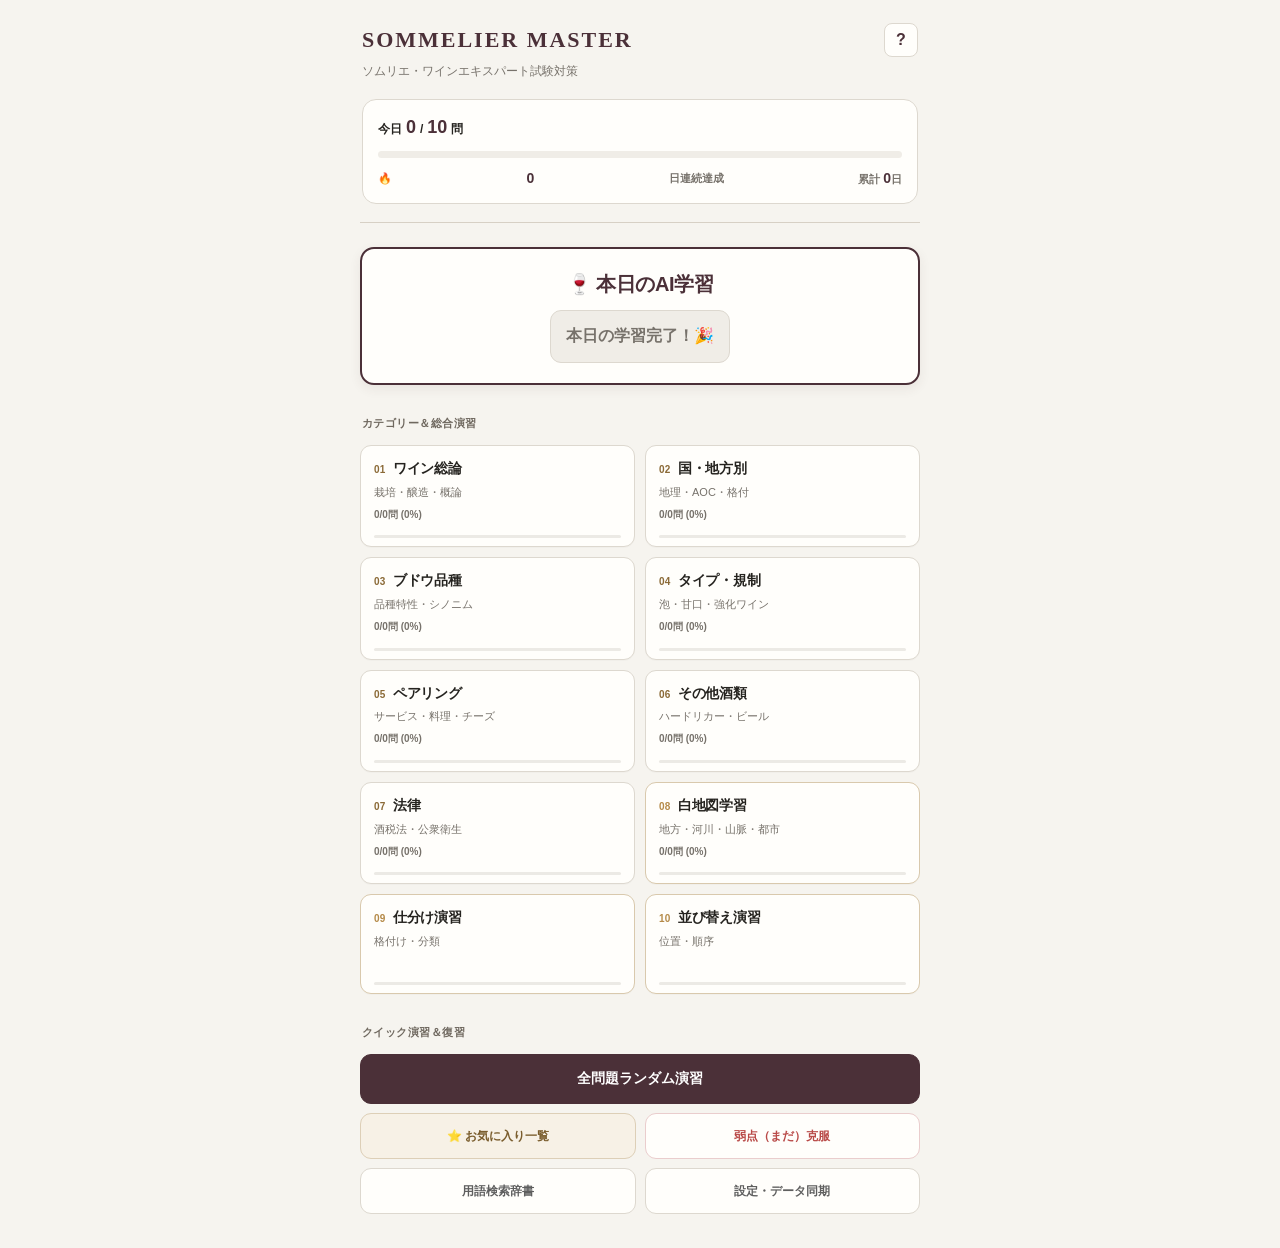
==== commit f0463b7a: "Add files via upload" ====
--- a/index.html
+++ b/index.html
@@ -1,85 +1,56 @@
 <!DOCTYPE html>
-
 <html lang="ja">
-
 <head>
-
   <meta charset="UTF-8">
-
   <meta name="viewport" content="width=device-width, initial-scale=1.0, viewport-fit=cover">
-
   <title>ソムリエ暗記アプリ</title>
-
   <link rel="stylesheet" href="style.css">
-
 </head>
-
 <body>
 
+  <!-- ホーム画面 -->
   <div id="screen-home" class="container">
-
     <header class="app-header">
-
-      <span class="app-symbol" aria-hidden="true"></span>
-
-      <h1>SOMMELIER MASTER</h1>
-
-      <p class="app-subtitle">ソムリエ・ワインエキスパート試験対策</p>
-
-        <div class="study-status">
-
+          <span class="app-symbol" aria-hidden="true"></span>
+          <div class="header-title-container">
+            <h1>SOMMELIER MASTER</h1>
+            <button type="button" class="btn-help" onclick="openHelpModal()" title="使い方・仕様">?</button>
+          </div>
+          <p class="app-subtitle">ソムリエ・ワインエキスパート試験対策</p>
+
+      <div class="study-status">
         <div class="study-today">
           今日 <strong id="today-study-count">0</strong>
           / <strong id="today-study-goal">10</strong>問
         </div>
 
         <div class="study-progress-track">
-          <div
-            id="today-study-progress"
-            class="study-progress-fill"
-            style="width: 0%">
-          </div>
+          <div id="today-study-progress" class="study-progress-fill" style="width: 0%"></div>
         </div>
 
         <div class="study-streak">
           🔥 <strong id="study-streak">0</strong>日連続達成
-          <span>
-            累計 <strong id="study-total-days">0</strong>日
-          </span>
-        </div>
-
-      </div>
-
+          <span>累計 <strong id="study-total-days">0</strong>日</span>
+        </div>
+      </div>
     </header>
 
-
-    <!-- メイン機能：本日のAI復習ヒーローカード -->
+    <!-- メイン機能：本日のAI学習ヒーローカード -->
     <div class="main-ai-card">
       <h2 class="ai-card-title">🍷 本日のAI学習</h2>
-      
       <button id="btn-srs-main" class="btn btn-action btn-full btn-srs-hero" onclick="startSpecialQuiz('srs')">
         学習を開始する (<span id="srs-due-count">0</span>問)
       </button>
     </div>
 
-
-
-  <div class="section-header">
-
+    <div class="section-header">
       <span class="section-title">カテゴリー＆総合演習</span>
-
-    </div>
-
-
+    </div>
 
     <div class="menu-grid">
-
       <!-- 01 ワイン総論 -->
       <button class="btn btn-card" onclick="selectGenre('ワイン総論')">
-        <div class="card-header-row">
-          <span class="card-num">01</span>
-          <span class="main-text">ワイン総論</span>
-        </div>
+        <div class="card-header-row"><span class="card-num">01</span><span class="main-text">ワイン総論</span></div>
         <span class="sub-text">栽培・醸造・概論</span>
         <span id="prog-text-ワイン総論" style="font-size: 10px; color: var(--muted); font-weight: 700; margin-top: auto; padding-top: 6px;">0/0問 (0%)</span>
         <div class="card-progress"><div class="progress-fill" id="prog-ワイン総論" style="width: 0%"></div></div>
@@ -87,10 +58,7 @@
 
       <!-- 02 国・地方別 -->
       <button class="btn btn-card" onclick="selectGenre('国・地方別')">
-        <div class="card-header-row">
-          <span class="card-num">02</span>
-          <span class="main-text">国・地方別</span>
-        </div>
+        <div class="card-header-row"><span class="card-num">02</span><span class="main-text">国・地方別</span></div>
         <span class="sub-text">地理・AOC・格付</span>
         <span id="prog-text-国・地方別" style="font-size: 10px; color: var(--muted); font-weight: 700; margin-top: auto; padding-top: 6px;">0/0問 (0%)</span>
         <div class="card-progress"><div class="progress-fill" id="prog-国・地方別" style="width: 0%"></div></div>
@@ -98,10 +66,7 @@
 
       <!-- 03 ブドウ品種 -->
       <button class="btn btn-card" onclick="selectGenre('ブドウ品種')">
-        <div class="card-header-row">
-          <span class="card-num">03</span>
-          <span class="main-text">ブドウ品種</span>
-        </div>
+        <div class="card-header-row"><span class="card-num">03</span><span class="main-text">ブドウ品種</span></div>
         <span class="sub-text">品種特性・シノニム</span>
         <span id="prog-text-ブドウ品種" style="font-size: 10px; color: var(--muted); font-weight: 700; margin-top: auto; padding-top: 6px;">0/0問 (0%)</span>
         <div class="card-progress"><div class="progress-fill" id="prog-ブドウ品種" style="width: 0%"></div></div>
@@ -109,10 +74,7 @@
 
       <!-- 04 ワインタイプ -->
       <button class="btn btn-card" onclick="selectGenre('ワインタイプ')">
-        <div class="card-header-row">
-          <span class="card-num">04</span>
-          <span class="main-text">タイプ・規制</span>
-        </div>
+        <div class="card-header-row"><span class="card-num">04</span><span class="main-text">タイプ・規制</span></div>
         <span class="sub-text">泡・甘口・強化ワイン</span>
         <span id="prog-text-ワインタイプ" style="font-size: 10px; color: var(--muted); font-weight: 700; margin-top: auto; padding-top: 6px;">0/0問 (0%)</span>
         <div class="card-progress"><div class="progress-fill" id="prog-ワインタイプ" style="width: 0%"></div></div>
@@ -120,10 +82,7 @@
 
       <!-- 05 ペアリング -->
       <button class="btn btn-card" onclick="selectGenre('ペアリング')">
-        <div class="card-header-row">
-          <span class="card-num">05</span>
-          <span class="main-text">ペアリング</span>
-        </div>
+        <div class="card-header-row"><span class="card-num">05</span><span class="main-text">ペアリング</span></div>
         <span class="sub-text">サービス・料理・チーズ</span>
         <span id="prog-text-ペアリング" style="font-size: 10px; color: var(--muted); font-weight: 700; margin-top: auto; padding-top: 6px;">0/0問 (0%)</span>
         <div class="card-progress"><div class="progress-fill" id="prog-ペアリング" style="width: 0%"></div></div>
@@ -131,10 +90,7 @@
 
       <!-- 06 その他酒類 -->
       <button class="btn btn-card" onclick="selectGenre('その他酒類')">
-        <div class="card-header-row">
-          <span class="card-num">06</span>
-          <span class="main-text">その他酒類</span>
-        </div>
+        <div class="card-header-row"><span class="card-num">06</span><span class="main-text">その他酒類</span></div>
         <span class="sub-text">ハードリカー・ビール</span>
         <span id="prog-text-その他酒類" style="font-size: 10px; color: var(--muted); font-weight: 700; margin-top: auto; padding-top: 6px;">0/0問 (0%)</span>
         <div class="card-progress"><div class="progress-fill" id="prog-その他酒類" style="width: 0%"></div></div>
@@ -142,10 +98,7 @@
 
       <!-- 07 法律 -->
       <button class="btn btn-card" onclick="selectGenre('法律')">
-        <div class="card-header-row">
-          <span class="card-num">07</span>
-          <span class="main-text">法律</span>
-        </div>
+        <div class="card-header-row"><span class="card-num">07</span><span class="main-text">法律</span></div>
         <span class="sub-text">酒税法・公衆衛生</span>
         <span id="prog-text-法律" style="font-size: 10px; color: var(--muted); font-weight: 700; margin-top: auto; padding-top: 6px;">0/0問 (0%)</span>
         <div class="card-progress"><div class="progress-fill" id="prog-法律" style="width: 0%"></div></div>
@@ -153,352 +106,169 @@
 
       <!-- 08 白地図学習 -->
       <button class="btn btn-card btn-card-special" onclick="selectGenre('白地図学習')">
-        <div class="card-header-row">
-          <span class="card-num card-num-gold">08</span>
-          <span class="main-text">白地図学習</span>
-        </div>
+        <div class="card-header-row"><span class="card-num card-num-gold">08</span><span class="main-text">白地図学習</span></div>
         <span class="sub-text text-gold">地方・河川・山脈・都市</span>
         <span id="prog-text-白地図学習" style="font-size: 10px; color: var(--muted); font-weight: 700; margin-top: auto; padding-top: 6px;">0/0問 (0%)</span>
-        <div class="card-progress">
-          <div class="progress-fill progress-gold" id="prog-白地図学習" style="width: 0%"></div>
-        </div>
+        <div class="card-progress"><div class="progress-fill progress-gold" id="prog-白地図学習" style="width: 0%"></div></div>
       </button>
 
       <!-- 09 仕分け -->
       <button class="btn btn-card btn-card-special" onclick="location.href='sort.html'">
-        <div class="card-header-row">
-          <span class="card-num card-num-gold">09</span>
-          <span class="main-text">仕分け演習</span>
-        </div>
+        <div class="card-header-row"><span class="card-num card-num-gold">09</span><span class="main-text">仕分け演習</span></div>
         <span class="sub-text text-gold">格付け・分類</span>
-        <div class="card-progress">
-          <div class="progress-fill progress-gold" style="width: 0%"></div>
-        </div>
+        <div class="card-progress"><div class="progress-fill progress-gold" style="width: 0%"></div></div>
       </button>
 
       <!-- 10 並び替え -->
       <button class="btn btn-card btn-card-special" onclick="location.href='order.html'">
-        <div class="card-header-row">
-          <span class="card-num card-num-gold">10</span>
-          <span class="main-text">並び替え演習</span>
-        </div>
+        <div class="card-header-row"><span class="card-num card-num-gold">10</span><span class="main-text">並び替え演習</span></div>
         <span class="sub-text text-gold">位置・順序</span>
-        <div class="card-progress">
-          <div class="progress-fill progress-gold" style="width: 0%"></div>
-        </div>
-      </button>
-
-    </div>
-
-    
-
-    <div class="section-header">
-
-      <span class="section-title">クイック演習＆復習</span>
-
-    </div>
-
-
-
-    <!-- 全問題ランダム、お気に入り、弱点の3本柱へ整理 -->
+        <div class="card-progress"><div class="progress-fill progress-gold" style="width: 0%"></div></div>
+      </button>
+    </div>
+
+    <div class="section-header"><span class="section-title">クイック演習＆復習</span></div>
 
     <div class="quick-grid">
-
-      <button class="btn btn-action btn-full" onclick="startSpecialQuiz('all')">
-
-        <span>全問題ランダム演習</span>
-
-      </button>
-
-      <button class="btn btn-action btn-fav" onclick="showFavoriteListScreen()">
-        <span>⭐ お気に入り一覧</span>
-      </button>
-
-      <button class="btn btn-action btn-weak" onclick="startSpecialQuiz('weak')">
-
-        <span>弱点（まだ）克服</span>
-
-      </button>
-
-    </div>
-
-
+      <button class="btn btn-action btn-full" onclick="startSpecialQuiz('all')"><span>全問題ランダム演習</span></button>
+      <button class="btn btn-action btn-fav" onclick="showFavoriteListScreen()"><span>⭐ お気に入り一覧</span></button>
+      <button class="btn btn-action btn-weak" onclick="startSpecialQuiz('weak')"><span>弱点（まだ）克服</span></button>
+    </div>
 
     <div class="tool-grid">
-
       <button class="btn btn-glass" onclick="showScreen('screen-search')">用語検索辞書</button>
-
       <button class="btn btn-glass" onclick="showScreen('screen-settings')">設定・データ同期</button>
-
-    </div>
-
-  </div>
-
-
-
+    </div>
+  </div>
+
+  <!-- サブカテゴリ画面 -->
   <div id="screen-subcat" class="container hidden">
-
-    <div class="subcat-header">
-
-      <h2 id="subcat-title">サブカテゴリ選択</h2>
-
-    </div>
-
+    <div class="subcat-header"><h2 id="subcat-title">サブカテゴリ選択</h2></div>
     <div id="subcat-list" class="subcat-grid"></div>
-
-    <button class="btn btn-glass nav-top" onclick="showScreen('screen-home')">メインに戻る</button>
-
-  </div>
-
-
-
-    <div id="screen-quiz" class="container hidden">
-
-      <div class="quiz-top-bar">
-        <span id="quiz-cat-label" class="badge">カテゴリ</span>
-        <div style="display: flex; align-items: center; gap: 8px;">
-          <button id="btn-fav-toggle" class="btn btn-glass" style="min-height: 32px; padding: 4px 10px; font-size: 13px;" onclick="toggleFavoriteCurrent()">☆</button>
-          <span id="quiz-counter" class="counter">1 / 10</span>
-        </div>
-      </div>
-
-
-      <div class="quiz-progress-track">
-
-        <div id="quiz-progress-bar" class="quiz-progress-bar" style="width: 10%;"></div>
-
-      </div>
-
-
-
-      <div class="quiz-card">
-
-        <p id="quiz-question" class="q-text">問題文</p>
-
-        
-
-        <div id="quiz-img-container" class="img-container hidden">
-
-          <img id="quiz-img" src="" alt="問題画像">
-
-        </div>
-
-        <div id="map-choice-group" class="map-choice-group hidden"></div>
-
-        <div id="map-feedback" class="map-feedback hidden">
-          <div id="map-feedback-title" class="map-feedback-title"></div>
-          <div id="map-feedback-note" class="map-feedback-note"></div>
-        </div>
-
-
-
-        <button id="btn-show-answer" class="btn btn-action btn-full btn-reveal" onclick="showAnswer()">答えを見る</button>
-
-
-
-        <div id="quiz-answer-group" class="hidden answer-animate">
-
-          <div class="a-box">
-
-            <span class="label">正解</span>
-
-            <p id="quiz-answer" class="a-text"></p>
-
-          </div>
-
-          
-
-          <div id="quiz-note-box" class="note-box hidden">
-
-            <span class="label">解説・ポイント</span>
-
-            <p id="quiz-note" class="note-text"></p>
-
-          </div>
-
-
-
-          <div class="eval-buttons">
-
-            <button id="btn-status-weak" class="btn-eval btn-weak-eval" onclick="evaluateCurrentQuestion('weak')">✕ まだ</button>
-
-            <button id="btn-status-mastered" class="btn-eval btn-master-eval" onclick="evaluateCurrentQuestion('mastered')">◯ 覚えた</button>
-
-          </div>
-
-        </div>
-
-      </div>
-
+    <button class="btn btn-glass nav-top" onclick="showScreen('screen-home')">メインに戻る</button>
+  </div>
+
+  <!-- クイズ画面 -->
+  <div id="screen-quiz" class="container hidden">
+    <div class="quiz-top-bar">
+      <span id="quiz-cat-label" class="badge">カテゴリ</span>
+      <div style="display: flex; align-items: center; gap: 8px;">
+        <button id="btn-fav-toggle" class="btn btn-glass" style="min-height: 32px; padding: 4px 10px; font-size: 13px;" onclick="toggleFavoriteCurrent()">☆</button>
+        <span id="quiz-counter" class="counter">1 / 10</span>
+      </div>
+    </div>
+
+    <div class="quiz-progress-track">
+      <div id="quiz-progress-bar" class="quiz-progress-bar" style="width: 10%;"></div>
+    </div>
+
+    <div class="quiz-card">
+      <p id="quiz-question" class="q-text">問題文</p>
+      <div id="quiz-img-container" class="img-container hidden"><img id="quiz-img" src="" alt="問題画像"></div>
+      <div id="map-choice-group" class="map-choice-group hidden"></div>
+      <div id="map-feedback" class="map-feedback hidden">
+        <div id="map-feedback-title" class="map-feedback-title"></div>
+        <div id="map-feedback-note" class="map-feedback-note"></div>
+      </div>
+
+      <button id="btn-show-answer" class="btn btn-action btn-full btn-reveal" onclick="showAnswer()">答えを見る</button>
+
+      <div id="quiz-answer-group" class="hidden answer-animate">
+        <div class="a-box"><span class="label">正解</span><p id="quiz-answer" class="a-text"></p></div>
+        <div id="quiz-note-box" class="note-box hidden"><span class="label">解説・ポイント</span><p id="quiz-note" class="note-text"></p></div>
+        <div class="eval-buttons">
+          <button id="btn-status-weak" class="btn-eval btn-weak-eval" onclick="evaluateCurrentQuestion('weak')">✕ まだ</button>
+          <button id="btn-status-mastered" class="btn-eval btn-master-eval" onclick="evaluateCurrentQuestion('mastered')">◯ 覚えた</button>
+        </div>
+      </div>
+    </div>
 
     <div class="quiz-footer-grid">
       <button id="btn-prev-question" class="btn btn-glass" onclick="prevQuestion()">← 前へ</button>
       <button id="btn-next-question" class="btn btn-action btn-main-next" onclick="nextQuestion()">次へ</button>
     </div>
-
-    <button class="btn btn-glass nav-top" onclick="showScreen('screen-home')">
-      メインに戻る
-    </button>
-
-    </div>
-
-
-    <div id="screen-map-result" class="container hidden">
-
-      <div class="quiz-top-bar">
-        <span class="badge">白地図・完成図</span>
-        <span id="map-result-score" class="counter"></span>
-      </div>
-
-      <div class="quiz-card">
-
-        <div id="map-result-img-container" class="img-container hidden">
-          <img id="map-result-img" src="" alt="白地図完成図">
-        </div>
-
-        <div id="map-result-list" class="map-result-list"></div>
-
-      </div>
-
-      <button class="btn btn-action btn-full" onclick="restartMapQuiz()">
-        同じ範囲をもう一度
-      </button>
-
-      <button class="btn btn-glass nav-top" onclick="showScreen('screen-home')">
-        メインに戻る
-      </button>
-
-    </div>
-
-
-
-    <div id="screen-search" class="container hidden">
-  <h2>用語検索</h2>
-
-  <input
-    type="text"
-    id="search-input"
-    placeholder="用語・地名・品種名で検索..."
-    oninput="filterDictionary()"
-  >
-
-  <div id="search-results" class="search-list"></div>
-
-  <button class="btn btn-glass nav-top" onclick="showScreen('screen-home')">
-    メインに戻る
-  </button>
-</div>
-
+    <button class="btn btn-glass nav-top" onclick="showScreen('screen-home')">メインに戻る</button>
+  </div>
+
+  <!-- 白地図結果画面 -->
+  <div id="screen-map-result" class="container hidden">
+    <div class="quiz-top-bar"><span class="badge">白地図・完成図</span><span id="map-result-score" class="counter"></span></div>
+    <div class="quiz-card">
+      <div id="map-result-img-container" class="img-container hidden"><img id="map-result-img" src="" alt="白地図完成図"></div>
+      <div id="map-result-list" class="map-result-list"></div>
+    </div>
+    <button class="btn btn-action btn-full" onclick="restartMapQuiz()">同じ範囲をもう一度</button>
+    <button class="btn btn-glass nav-top" onclick="showScreen('screen-home')">メインに戻る</button>
+  </div>
+
+  <!-- 用語検索画面 -->
+  <div id="screen-search" class="container hidden">
+    <h2>用語検索</h2>
+    <input type="text" id="search-input" placeholder="用語・地名・品種名で検索..." oninput="filterDictionary()">
+    <div id="search-results" class="search-list"></div>
+    <button class="btn btn-glass nav-top" onclick="showScreen('screen-home')">メインに戻る</button>
+  </div>
+
+  <!-- 設定・データ管理画面 -->
   <div id="screen-settings" class="container hidden">
-
     <h2>設定・データ管理</h2>
 
-    
-
     <div class="setting-card">
-
-      <div class="setting-item">
-
+      <div class="setting-item">
         <label>1回の出題数</label>
-
         <select id="setting-count">
-
           <option value="5">5問</option>
-
           <option value="10" selected>10問</option>
-
           <option value="20">20問</option>
-
           <option value="all">全問</option>
-
         </select>
-
-      </div>
-
-      <div class="setting-item">
-
+      </div>
+
+      <div class="setting-item">
         <label>1日の学習目標</label>
-
         <div>
-          <input
-            type="number"
-            id="setting-daily-goal"
-            min="1"
-            max="999"
-            step="1"
-            value="10"
-            onchange="StudyTracker.saveGoalFromInput()"
-          >
+          <input type="number" id="setting-daily-goal" min="1" max="999" step="1" value="10" onchange="StudyTracker.saveGoalFromInput()">
           <span>問</span>
         </div>
-
-      </div>
-
-
-      <div class="setting-item">
-
+      </div>
+
+      <div class="setting-item">
         <label>出題順序</label>
-
         <select id="setting-order">
-
           <option value="random" selected>ランダム</option>
-
           <option value="order">登録順</option>
-
         </select>
-
-      </div>
-
-
-
-      <div class="setting-item">
-
+      </div>
+
+      <div class="setting-item">
         <label>出題対象</label>
-
         <select id="setting-target">
-
           <option value="all" selected>全問題（習得済み含む）</option>
-
           <option value="unmastered">未習得（まだ）のみ</option>
-
         </select>
-
-      </div>
-
-    </div>
-
-
+      </div>
+
+      <div class="setting-item">
+        <label>AI学習ルール</label>
+        <button onclick="openSrsModal()">⚙️ 条件を設定する</button>
+      </div>
+    </div> <!-- ★修正：ここで setting-card を正しく閉じる -->
 
     <button class="btn btn-action btn-sync btn-full" onclick="fetchDataFromGAS()">シートから最新データを同期</button>
 
-    
-
     <div class="status-box">
-
       <div class="stat-pill"><span id="stat-total">0</span><span>総問題数</span></div>
-
       <div class="stat-pill stat-green"><span id="stat-mastered">0</span><span>覚えた</span></div>
-
       <div class="stat-pill stat-red"><span id="stat-weak">0</span><span>弱点</span></div>
-
-    </div>
-
-
+    </div>
 
     <div class="reset-grid">
-
       <button class="btn btn-danger" onclick="resetUserData('mastered')">「覚えた」をリセット</button>
-
       <button class="btn btn-danger" onclick="resetUserData('weak')">「弱点」をリセット</button>
-
-    </div>
-
-    
-
-    <button class="btn btn-glass nav-top" onclick="showScreen('screen-home')">メインに戻る</button>
-
-  </div>
-
+    </div>
+
+    <button class="btn btn-glass nav-top" onclick="showScreen('screen-home')">メインに戻る</button>
+  </div>
 
   <!-- お気に入り一覧画面 -->
   <div id="screen-favorite" class="container hidden"> 
@@ -506,18 +276,87 @@
       <h2>お気に入り一覧</h2>
       <span id="favorite-list-count" class="counter">0件</span>
     </div>
-
     <div id="favorite-list" style="display: grid; gap: 12px;"></div>
-
-    <button class="btn btn-glass nav-top" onclick="showScreen('screen-home')">
-      メインに戻る
-    </button>
-  </div>
-
+    <button class="btn btn-glass nav-top" onclick="showScreen('screen-home')">メインに戻る</button>
+  </div>
+
+  <!-- AI出題条件設定モーダル -->
+  <div id="modal-srs" class="modal-backdrop hidden">
+    <div class="modal-card">
+      <h3 class="modal-title">🍷 AI出題条件の設定</h3>
+      
+      <div class="srs-modal-row">
+        <label for="setting-srs-new">標準新規出題数</label>
+        <input type="number" id="setting-srs-new" value="20" min="0" oninput="validateSrsInputs()">
+      </div>
+
+      <div class="srs-modal-row">
+        <label for="setting-srs-min-new">最低新規出題数</label>
+        <input type="number" id="setting-srs-min-new" value="10" min="0" oninput="validateSrsInputs()">
+      </div>
+
+      <div class="srs-modal-row">
+        <label for="setting-srs-max-total">合計最大出題数</label>
+        <input type="number" id="setting-srs-max-total" value="100" min="0">
+      </div>
+
+      <div class="srs-modal-actions">
+        <button type="button" class="btn btn-glass" onclick="closeSrsModal(false)">キャンセル</button>
+        <button type="button" class="btn btn-action" onclick="closeSrsModal(true)">保存する</button>
+      </div>
+    </div>
+  </div>
+
+  <!-- 使い方・仕様解説モーダル -->
+  <div id="modal-help" class="modal-backdrop hidden">
+    <div class="modal-card modal-help-card">
+      <h3 class="modal-title">📖 使い方・仕様ガイド</h3>
+      
+      <div class="help-content">
+        <section class="help-section">
+          <strong>1. データ同期</strong>
+          <p>初回起動時や問題データ更新時は、設定画面の「シートから最新データを同期」を押して最新データを取り込んでください。</p>
+        </section>
+
+        <section class="help-section">
+          <strong>2. AI出題（SRS）の復習タイミング</strong>
+          <p>回答後の「◯ 覚えた」「✕ まだ」の選択に応じて、次回出題までの日数が自動更新されます。</p>
+          <ul>
+            <li><strong>「✕ まだ」</strong>：レベル0にリセットされ、今日中に再出題されます。</li>
+            <li><strong>「◯ 覚えた」</strong>：正解するたびにレベルが上がり、復習間隔が伸びます。
+              <ul>
+                <li>レベル1（✓）：1日後</li>
+                <li>レベル2（✓✓）：3日後</li>
+                <li>レベル3（✓✓✓）：7日後</li>
+                <li>レベル4（👑 Grand Cru）：14日後</li>
+              </ul>
+            </li>
+          </ul>
+        </section>
+
+        <section class="help-section">
+          <strong>3. 各種設定の意味</strong>
+          <ul>
+            <li><strong>標準新規出題数</strong>：1日に出題される新しい問題の数。</li>
+            <li><strong>最低新規出題数</strong>：復習問題が大量に溜まった場合に、優先して確保される新しい問題の数（※）。</li>
+            <li><strong>合計最大出題数</strong>：1日に解く問題（復習＋新規）の合計上限。</li>
+          </ul>
+          <div style="margin-top: 10px; padding: 10px; background: rgba(255,255,255,0.05); border-radius: 6px; font-size: 13px; line-height: 1.5;">
+            <strong>※ 復習が大量に溜まった場合（合計最大出題数を超える日）の挙動</strong><br>
+            1. 復習が大量にあっても、まず「最低新規出題数」の枠だけは新しい問題用に優先確保されます。<br>
+            2. 残りの枠（合計最大 － 最低新規出題数）に、期日の古い順から復習問題がセットされます。<br>
+            3. 枠に入り切らなかった復習問題や残りの新問題は消えず、翌日以降に自動で繰り越されます。
+          </div>
+        </section>
+      </div>
+
+      <div class="srs-modal-actions">
+        <button type="button" class="btn btn-action" onclick="closeHelpModal()">閉じる</button>
+      </div>
+    </div>
+  </div>
 
   <script src="study-tracking.js"></script> 
   <script src="script.js"></script>
-
 </body>
-
 </html>
--- a/style.css
+++ b/style.css
@@ -767,7 +767,9 @@
 
 }
 
-/* メインAI復習カード */
+/* ===============================
+   メインAI復習・学習カード
+================================ */
 .main-ai-card {
   margin-bottom: 20px;
   padding: 20px 16px;
@@ -788,9 +790,10 @@
 }
 
 .ai-card-title {
-  margin: 0 0 6px;
+  margin: 0 0 10px;
   font-size: 20px;
   color: var(--primary);
+  font-weight: 800;
 }
 
 .ai-card-desc {
@@ -811,7 +814,7 @@
 .btn-srs-hero:disabled {
   background: var(--surface-soft);
   color: var(--muted);
-  border: 1px solid var(--border);
+  border: 1px solid var(--line);
   cursor: default;
 }
 
@@ -840,29 +843,249 @@
   border: 1px solid var(--accent);
 }
 
-
-
-.main-ai-card {
-  margin-bottom: 12px;
-  padding: 12px 14px;
-  border: 2px solid var(--primary);
+/* ===============================
+   AI設定モーダル（ポップアップ）
+================================ */
+.modal-backdrop {
+  position: fixed;
+  top: 0;
+  left: 0;
+  width: 100vw;
+  height: 100vh;
+  background: rgba(37, 35, 31, 0.45);
+  backdrop-filter: blur(2px);
+  display: flex;
+  align-items: center;
+  justify-content: center;
+  z-index: 1000;
+}
+
+.modal-card {
+  background: var(--surface);
+  width: 88%;
+  max-width: 340px;
+  padding: 24px 20px;
+  border: 1px solid var(--line);
   border-radius: var(--radius-card);
-  background: var(--surface);
+  box-shadow: 0 8px 30px rgba(37, 35, 31, 0.15);
+}
+
+.modal-title {
+  margin: 0 0 20px;
+  color: var(--primary);
+  font-size: 16px;
+  font-weight: 800;
   text-align: center;
-  box-shadow: 0 2px 8px rgba(75, 48, 56, 0.06);
-}
-
-.ai-card-title {
-  margin: 0 0 10px;
-  font-size: 17px;
+}
+
+/* 項目を横並びにピシッと揃える */
+.modal-card .setting-item {
+  display: flex !important;
+  flex-direction: row !important;
+  justify-content: space-between;
+  align-items: center;
+  min-height: 48px;
+  padding: 8px 0;
+  border-bottom: 1px solid var(--surface-soft);
+}
+
+.modal-card .setting-item label {
+  font-size: 14px;
+  font-weight: 700;
+  color: var(--text);
+  margin: 0;
+}
+
+.modal-card .setting-item input {
+  width: 72px;
+  height: 40px;
+  padding: 4px;
+  border: 1px solid var(--line);
+  border-radius: 8px;
+  background: var(--bg);
   color: var(--primary);
-}
-
-.btn-srs-hero {
+  font-size: 16px;
+  font-weight: 800;
+  text-align: center;
+  outline: none;
+}
+
+.modal-card .setting-item input:focus {
+  border-color: var(--primary);
+  background: #fff;
+}
+
+/* ボタンを均等に2つ並べる */
+.modal-actions {
+  display: flex;
+  gap: 10px;
+  margin-top: 8px;
+}
+
+.modal-actions button {
+  flex: 1;
   min-height: 46px;
-  font-size: 15px;
+}
+
+
+
+/* ---------- 設定カード全体 ---------- */
+.setting-card {
+  margin-bottom: 14px;
+  padding: 0 16px;
+  border: 1px solid var(--line);
+  border-radius: var(--radius-card);
+  background: var(--surface);
+}
+
+.setting-item {
+  display: flex;
+  justify-content: space-between;
+  align-items: center;
+  min-height: 56px;
+  padding: 8px 0;
+  border-bottom: 1px solid var(--line);
+  font-size: 13px;
+  font-weight: 650;
+}
+
+.setting-item:last-child {
+  border-bottom: 0;
+}
+
+/* 右側に並ぶ全パーツ（select / 数値入力エリア / ボタン）の幅・高さを210px×38pxで完全統一 */
+.setting-item > select,
+.setting-item > div,
+.setting-item > button {
+  width: 210px;
+  height: 38px;
+  box-sizing: border-box;
+}
+
+/* ドロップダウン（select）のデザイン統一 */
+.setting-item select {
+  padding: 0 10px;
+  border: 1px solid var(--line);
+  border-radius: 8px;
+  background: #fff;
+  color: var(--text);
+  font-size: 13px;
+  font-weight: 600;
+  outline: none;
+}
+
+/* 「1日の学習目標」エリアのデザイン統一 */
+.setting-item > div {
+  display: flex;
+  align-items: center;
+  justify-content: flex-end;
+  gap: 6px;
+}
+
+.setting-item > div input[type="number"] {
+  width: 60px;
+  height: 34px;
+  padding: 0 4px;
+  border: 1px solid var(--line);
+  border-radius: 6px;
+  background: #fff;
+  color: var(--text);
+  font-size: 13px;
   font-weight: 700;
-  background: var(--primary);
-  color: #fff;
-  border: none;
+  text-align: center;
+  outline: none;
+}
+
+.setting-item > div span {
+  font-size: 13px;
+  font-weight: 600;
+  color: var(--text);
+}
+
+/* 「条件を設定する」ボタンのデザインをselectと完全に合わせる */
+.setting-item > button {
+  display: flex;
+  align-items: center;
+  justify-content: center;
+  gap: 6px;
+  padding: 0 10px;
+  border: 1px solid var(--line);
+  border-radius: 8px;
+  background: #fff;
+  color: var(--text);
+  font-size: 13px;
+  font-weight: 600;
+  cursor: pointer;
+}
+
+.setting-item > button:hover {
+  background: var(--surface-soft);
+}
+
+/* === style.css の末尾（右端・四角ボタン版） === */
+
+/* タイトル行を両端揃えにして右端に配置 */
+.header-title-container {
+  display: flex;
+  align-items: center;
+  justify-content: space-between;
+  width: 100%;
+}
+
+/* 右端の四角い?ボタン */
+.btn-help {
+  width: 34px;
+  height: 34px;
+  border-radius: 8px; /* 角丸の四角 */
+  border: 1px solid var(--line);
+  background: var(--surface);
+  color: var(--primary);
+  font-weight: 800;
+  font-size: 16px;
+  cursor: pointer;
+  display: flex;
+  align-items: center;
+  justify-content: center;
+  line-height: 1;
+  flex-shrink: 0;
+}
+
+.btn-help:hover {
+  background: var(--surface-soft);
+  border-color: var(--primary);
+}
+
+/* ヘルプモーダルのレイアウト */
+.modal-help-card {
+  max-width: 480px;
+  max-height: 80vh;
+  overflow-y: auto;
+  text-align: left;
+}
+
+.help-section {
+  margin-bottom: 16px;
+}
+
+.help-section strong {
+  display: block;
+  margin-bottom: 4px;
+  color: var(--primary);
+}
+
+.help-section p, .help-section ul {
+  font-size: 13px;
+  line-height: 1.6;
+  margin: 0;
+  color: var(--text);
+}
+
+.help-section ul {
+  padding-left: 18px;
+}
+
+.help-section ul ul {
+  margin-top: 4px;
+  padding-left: 14px;
+  color: var(--muted);
 }
